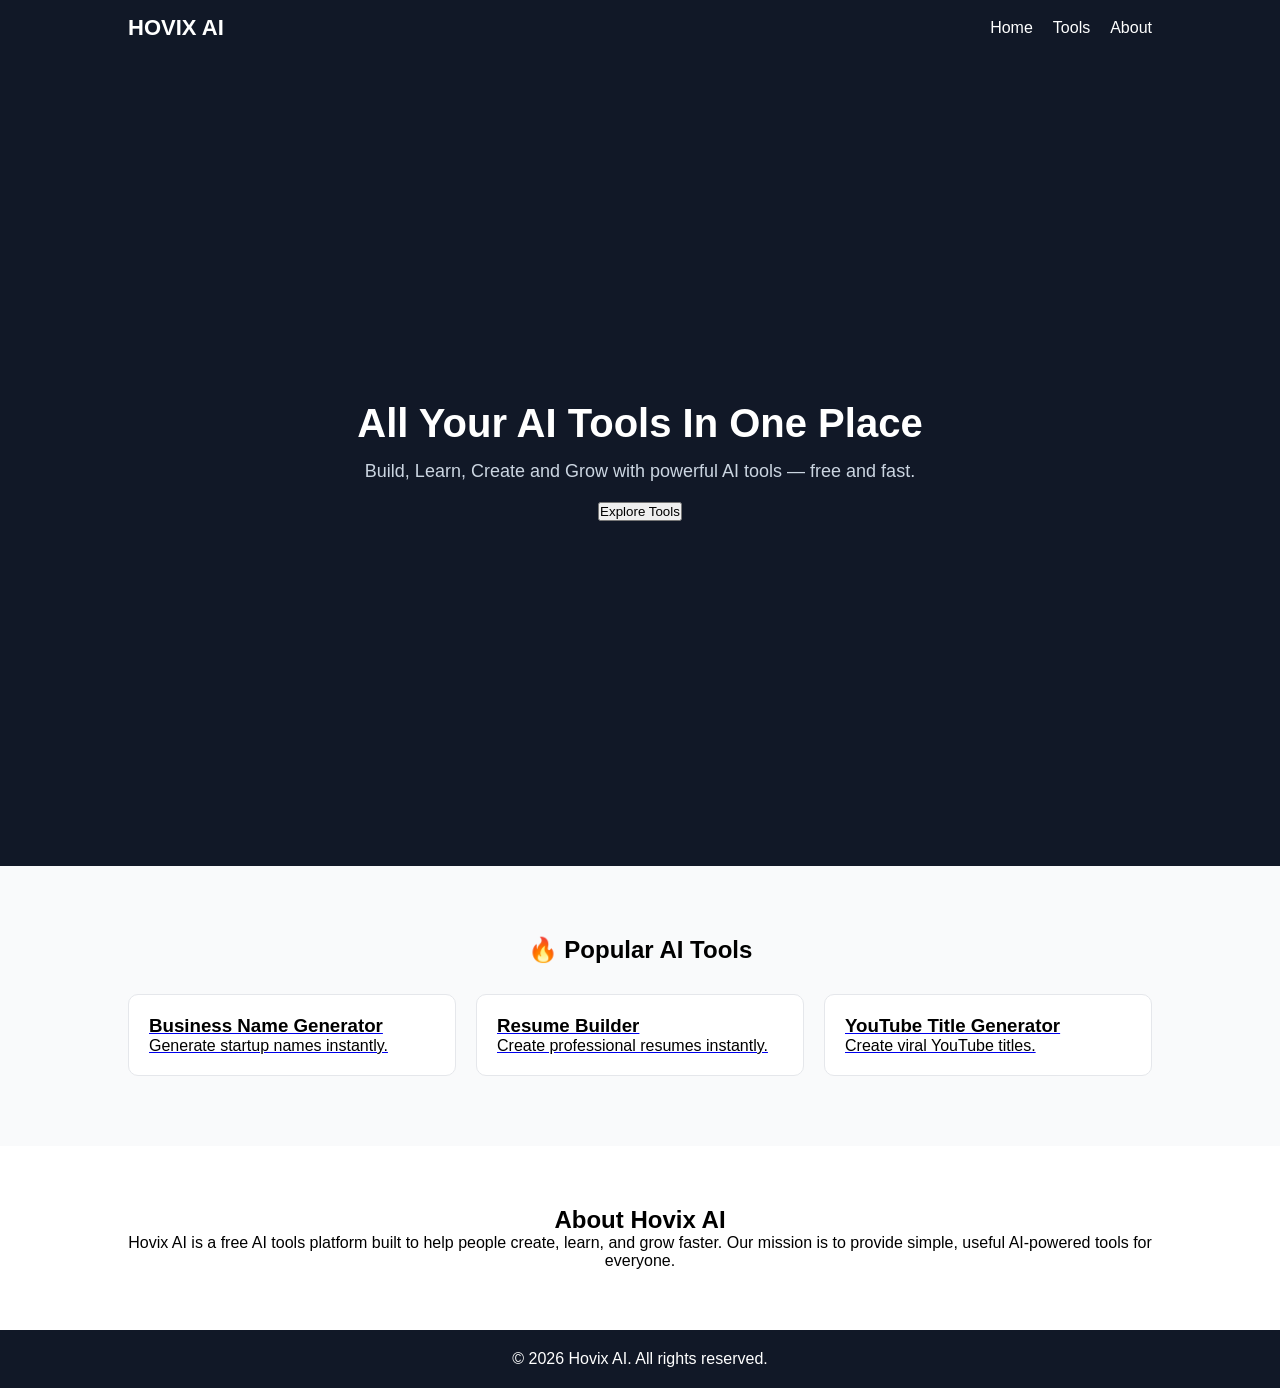
==== index.html @ 6c0aae79 "Add files via upload" ====
<!DOCTYPE html>
<html lang="en">
<head>
    <meta charset="UTF-8">
    <meta name="viewport" content="width=device-width, initial-scale=1.0">
    <title>Hovix AI</title>
    <link rel="stylesheet" href="style.css">
</head>
<body>

    <!-- Navigation -->
    <nav>
        <div class="logo">HOVIX AI</div>

        <ul>
            <li><a href="#">Home</a></li>
            <li><a href="#tools">Tools</a></li>
            <li><a href="#about">About</a></li>
        </ul>
    </nav>

    <!-- Hero Section -->
    <section class="hero">

        <h1>All Your AI Tools In One Place</h1>

        <p>
            Build, Learn, Create and Grow with powerful AI tools — free and fast.
        </p>

        <a href="#tools">
            <button>Explore Tools</button>
        </a>

    </section>

    <!-- Tools Section -->
    <section id="tools" class="tools">

        <h2>🔥 Popular AI Tools</h2>

        <div class="tool-grid">

            <a href="business-name-generator.html" class="card-link">
                <div class="card">
                    <h3>Business Name Generator</h3>
                    <p>Generate startup names instantly.</p>
                </div>
            </a>

            <a href="resume-builder.html" class="card-link">
                <div class="card">
                    <h3>Resume Builder</h3>
                    <p>Create professional resumes instantly.</p>
                </div>
            </a>

            <a href="youtube-title-generator.html" class="card-link">
                <div class="card">
                    <h3>YouTube Title Generator</h3>
                    <p>Create viral YouTube titles.</p>
                </div>
            </a>

        </div>

    </section>

    <!-- About Section -->
    <section id="about" class="about">

        <h2>About Hovix AI</h2>

        <p>
            Hovix AI is a free AI tools platform built to help people create,
            learn, and grow faster. Our mission is to provide simple,
            useful AI-powered tools for everyone.
        </p>

    </section>

    <!-- Footer -->
    <footer>
        <p>© 2026 Hovix AI. All rights reserved.</p>
    </footer>

</body>
</html>
---- style.css ----
*{
  margin:0;
  padding:0;
  box-sizing:border-box;
  font-family:Arial,sans-serif;
  scroll-behavior:smooth;
}

/* NAV */
nav{
  display:flex;
  justify-content:space-between;
  align-items:center;
  padding:15px 10%;
  background:#111827;
}

.logo{
  color:white;
  font-size:22px;
  font-weight:bold;
}

nav ul{
  display:flex;
  gap:20px;
  list-style:none;
}

nav ul li a{
  color:white;
  text-decoration:none;
}

nav ul li a:hover{
  color:#3b82f6;
}

/* HERO */
.hero{
  height:90vh;
  background:#111827;
  color:white;
  display:flex;
  flex-direction:column;
  justify-content:center;
  align-items:center;
  text-align:center;
  padding:20px;
}

.hero h1{
  font-size:40px;
  margin-bottom:15px;
}

.hero p{
  font-size:18px;
  color:#cbd5e1;
  margin-bottom:20px;
}

.btn{
  background:#2563eb;
  color:white;
  padding:12px 25px;
  border-radius:8px;
  text-decoration:none;
}

/* TOOLS */
.tools{
  padding:70px 10%;
  background:#f9fafb;
}

.tools h2{
  text-align:center;
  margin-bottom:30px;
}

/* GRID */
.tool-grid{
  display:grid;
  grid-template-columns:repeat(auto-fit,minmax(220px,1fr));
  gap:20px;
}

/* CARD */
.card{
  background:white;
  padding:20px;
  border-radius:10px;
  text-decoration:none;
  color:black;
  border:1px solid #e5e7eb;
  transition:0.3s;
  display:block;
}

.card:hover{
  transform:translateY(-5px);
  box-shadow:0 10px 20px rgba(0,0,0,0.1);
}

/* ABOUT */
.about{
  padding:60px 10%;
  text-align:center;
}

/* FOOTER */
footer{
  background:#111827;
  color:white;
  text-align:center;
  padding:20px;
}
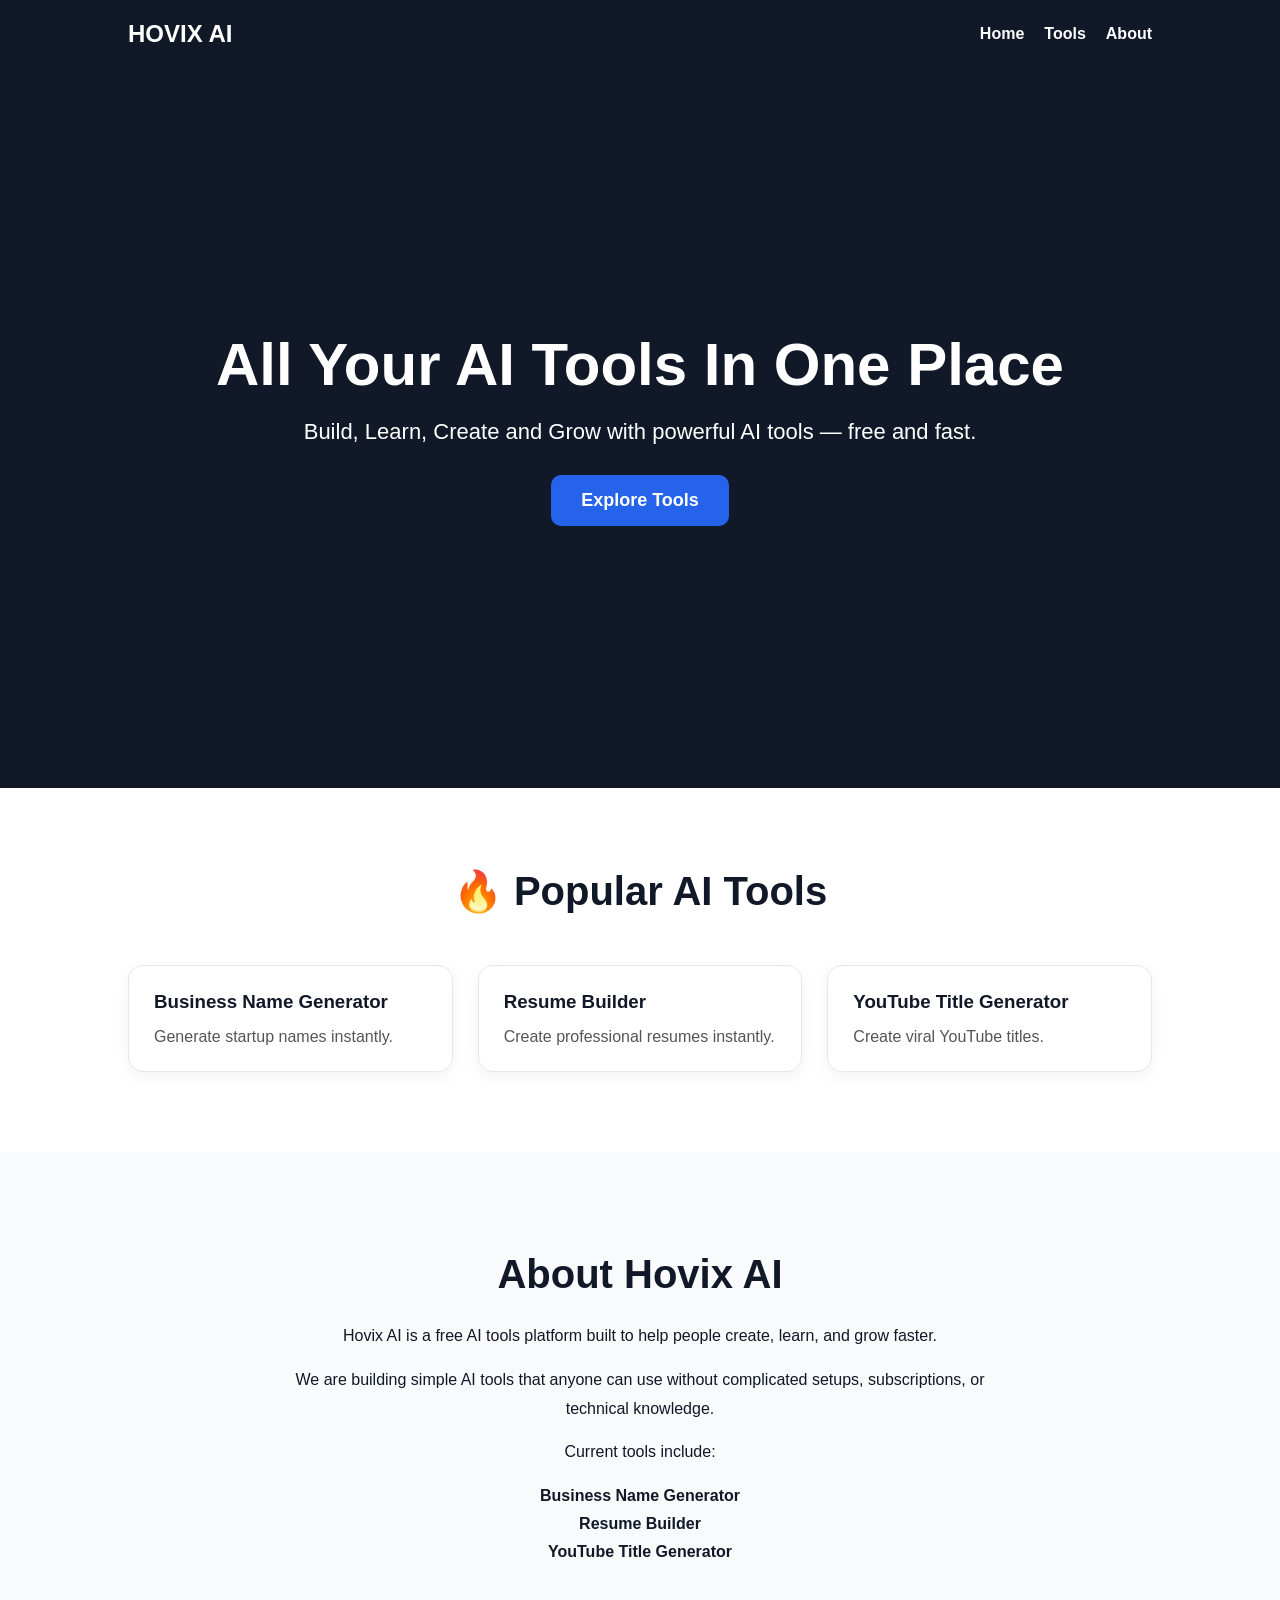
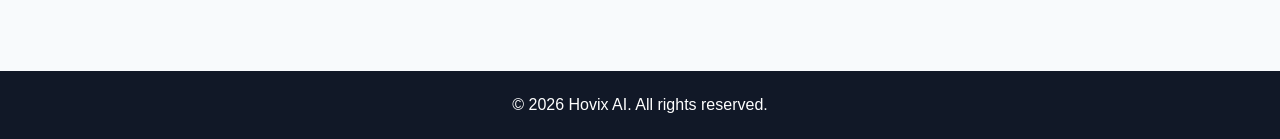
==== commit d4076e7a: "Add files via upload" ====
--- a/index.html
+++ b/index.html
@@ -1,88 +1,115 @@
 <!DOCTYPE html>
 <html lang="en">
 <head>
-    <meta charset="UTF-8">
-    <meta name="viewport" content="width=device-width, initial-scale=1.0">
-    <title>Hovix AI</title>
-    <link rel="stylesheet" href="style.css">
+<meta charset="UTF-8">
+<meta name="viewport" content="width=device-width, initial-scale=1.0">
+<title>Hovix AI</title>
+
+<link rel="stylesheet" href="style.css">
+
 </head>
 <body>
 
-    <!-- Navigation -->
-    <nav>
-        <div class="logo">HOVIX AI</div>
+<nav>
 
-        <ul>
-            <li><a href="#">Home</a></li>
-            <li><a href="#tools">Tools</a></li>
-            <li><a href="#about">About</a></li>
-        </ul>
-    </nav>
+<div class="logo">
+HOVIX AI
+</div>
 
-    <!-- Hero Section -->
-    <section class="hero">
+<ul>
+<li><a href="#">Home</a></li>
+<li><a href="#tools">Tools</a></li>
+<li><a href="#about">About</a></li>
+</ul>
 
-        <h1>All Your AI Tools In One Place</h1>
+</nav>
 
-        <p>
-            Build, Learn, Create and Grow with powerful AI tools — free and fast.
-        </p>
+<section class="hero">
 
-        <a href="#tools">
-            <button>Explore Tools</button>
-        </a>
+<h1>
+All Your AI Tools In One Place
+</h1>
 
-    </section>
+<p>
+Build, Learn, Create and Grow with powerful AI tools — free and fast.
+</p>
 
-    <!-- Tools Section -->
-    <section id="tools" class="tools">
+<a href="#tools">
+<button>
+Explore Tools
+</button>
+</a>
 
-        <h2>🔥 Popular AI Tools</h2>
+</section>
 
-        <div class="tool-grid">
+<section id="tools" class="tools">
 
-            <a href="business-name-generator.html" class="card-link">
-                <div class="card">
-                    <h3>Business Name Generator</h3>
-                    <p>Generate startup names instantly.</p>
-                </div>
-            </a>
+<h2>
+🔥 Popular AI Tools
+</h2>
 
-            <a href="resume-builder.html" class="card-link">
-                <div class="card">
-                    <h3>Resume Builder</h3>
-                    <p>Create professional resumes instantly.</p>
-                </div>
-            </a>
+<div class="tool-grid">
 
-            <a href="youtube-title-generator.html" class="card-link">
-                <div class="card">
-                    <h3>YouTube Title Generator</h3>
-                    <p>Create viral YouTube titles.</p>
-                </div>
-            </a>
+<a href="business-name-generator.html" class="card-link">
+<div class="card">
+<h3>Business Name Generator</h3>
+<p>Generate startup names instantly.</p>
+</div>
+</a>
 
-        </div>
+<a href="resume-builder.html" class="card-link">
+<div class="card">
+<h3>Resume Builder</h3>
+<p>Create professional resumes instantly.</p>
+</div>
+</a>
 
-    </section>
+<a href="youtube-title-generator.html" class="card-link">
+<div class="card">
+<h3>YouTube Title Generator</h3>
+<p>Create viral YouTube titles.</p>
+</div>
+</a>
 
-    <!-- About Section -->
-    <section id="about" class="about">
+</div>
 
-        <h2>About Hovix AI</h2>
+</section>
 
-        <p>
-            Hovix AI is a free AI tools platform built to help people create,
-            learn, and grow faster. Our mission is to provide simple,
-            useful AI-powered tools for everyone.
-        </p>
+<section id="about" class="about">
 
-    </section>
+<h2>
+About Hovix AI
+</h2>
 
-    <!-- Footer -->
-    <footer>
-        <p>© 2026 Hovix AI. All rights reserved.</p>
-    </footer>
+<p>
+Hovix AI is a free AI tools platform built to help people create,
+learn, and grow faster.
+</p>
+
+<p>
+We are building simple AI tools that anyone can use without
+complicated setups, subscriptions, or technical knowledge.
+</p>
+
+<p>
+Current tools include:
+</p>
+
+<ul>
+<li>Business Name Generator</li>
+<li>Resume Builder</li>
+<li>YouTube Title Generator</li>
+</ul>
+
+</section>
+
+<footer>
+
+<p>
+© 2026 Hovix AI. All rights reserved.
+</p>
+
+</footer>
 
 </body>
 </html>
--- a/style.css
+++ b/style.css
@@ -1,118 +1,165 @@
 *{
-  margin:0;
-  padding:0;
-  box-sizing:border-box;
-  font-family:Arial,sans-serif;
-  scroll-behavior:smooth;
+    margin:0;
+    padding:0;
+    box-sizing:border-box;
+    font-family:Arial,sans-serif;
 }
 
-/* NAV */
+body{
+    background:#ffffff;
+    color:#111827;
+}
+
+/* NAVBAR */
+
 nav{
-  display:flex;
-  justify-content:space-between;
-  align-items:center;
-  padding:15px 10%;
-  background:#111827;
+    background:#111827;
+    display:flex;
+    justify-content:space-between;
+    align-items:center;
+    padding:20px 10%;
 }
 
 .logo{
-  color:white;
-  font-size:22px;
-  font-weight:bold;
+    color:white;
+    font-size:24px;
+    font-weight:bold;
 }
 
 nav ul{
-  display:flex;
-  gap:20px;
-  list-style:none;
+    display:flex;
+    list-style:none;
+    gap:20px;
 }
 
-nav ul li a{
-  color:white;
-  text-decoration:none;
-}
-
-nav ul li a:hover{
-  color:#3b82f6;
+nav a{
+    color:white;
+    text-decoration:none;
+    font-weight:bold;
 }
 
 /* HERO */
+
 .hero{
-  height:90vh;
-  background:#111827;
-  color:white;
-  display:flex;
-  flex-direction:column;
-  justify-content:center;
-  align-items:center;
-  text-align:center;
-  padding:20px;
+    background:#111827;
+    color:white;
+    min-height:80vh;
+
+    display:flex;
+    flex-direction:column;
+    justify-content:center;
+    align-items:center;
+
+    text-align:center;
+    padding:20px;
 }
 
 .hero h1{
-  font-size:40px;
-  margin-bottom:15px;
+    font-size:60px;
+    margin-bottom:20px;
 }
 
 .hero p{
-  font-size:18px;
-  color:#cbd5e1;
-  margin-bottom:20px;
+    font-size:22px;
+    max-width:700px;
+    margin-bottom:30px;
 }
 
-.btn{
-  background:#2563eb;
-  color:white;
-  padding:12px 25px;
-  border-radius:8px;
-  text-decoration:none;
+.hero button{
+    background:#2563eb;
+    color:white;
+    border:none;
+    padding:15px 30px;
+    border-radius:10px;
+    cursor:pointer;
+    font-size:18px;
+    font-weight:bold;
+    transition:0.3s;
+}
+
+.hero button:hover{
+    background:#1d4ed8;
+    transform:translateY(-3px);
 }
 
 /* TOOLS */
+
 .tools{
-  padding:70px 10%;
-  background:#f9fafb;
+    padding:80px 10%;
 }
 
 .tools h2{
-  text-align:center;
-  margin-bottom:30px;
+    text-align:center;
+    margin-bottom:50px;
+    font-size:40px;
 }
 
-/* GRID */
 .tool-grid{
-  display:grid;
-  grid-template-columns:repeat(auto-fit,minmax(220px,1fr));
-  gap:20px;
+    display:grid;
+    grid-template-columns:repeat(auto-fit,minmax(250px,1fr));
+    gap:25px;
 }
 
-/* CARD */
+.card-link{
+    text-decoration:none;
+}
+
 .card{
-  background:white;
-  padding:20px;
-  border-radius:10px;
-  text-decoration:none;
-  color:black;
-  border:1px solid #e5e7eb;
-  transition:0.3s;
-  display:block;
+    background:white;
+    border:1px solid #e5e7eb;
+    padding:25px;
+    border-radius:15px;
+    box-shadow:0 5px 15px rgba(0,0,0,0.05);
+    transition:0.3s;
 }
 
 .card:hover{
-  transform:translateY(-5px);
-  box-shadow:0 10px 20px rgba(0,0,0,0.1);
+    transform:translateY(-8px);
+}
+
+.card h3{
+    color:#111827;
+    margin-bottom:15px;
+}
+
+.card p{
+    color:#555;
 }
 
 /* ABOUT */
+
 .about{
-  padding:60px 10%;
-  text-align:center;
+    background:#f8fafc;
+    padding:100px 10%;
+    text-align:center;
+}
+
+.about h2{
+    font-size:40px;
+    margin-bottom:25px;
+}
+
+.about p{
+    max-width:700px;
+    margin:15px auto;
+    line-height:1.8;
+}
+
+.about ul{
+    list-style:none;
+    margin-top:20px;
+}
+
+.about li{
+    margin:10px 0;
+    font-weight:bold;
 }
 
 /* FOOTER */
+
 footer{
-  background:#111827;
-  color:white;
-  text-align:center;
-  padding:20px;
+    background:#111827;
+    color:white;
+    text-align:center;
+    padding:25px;
 }
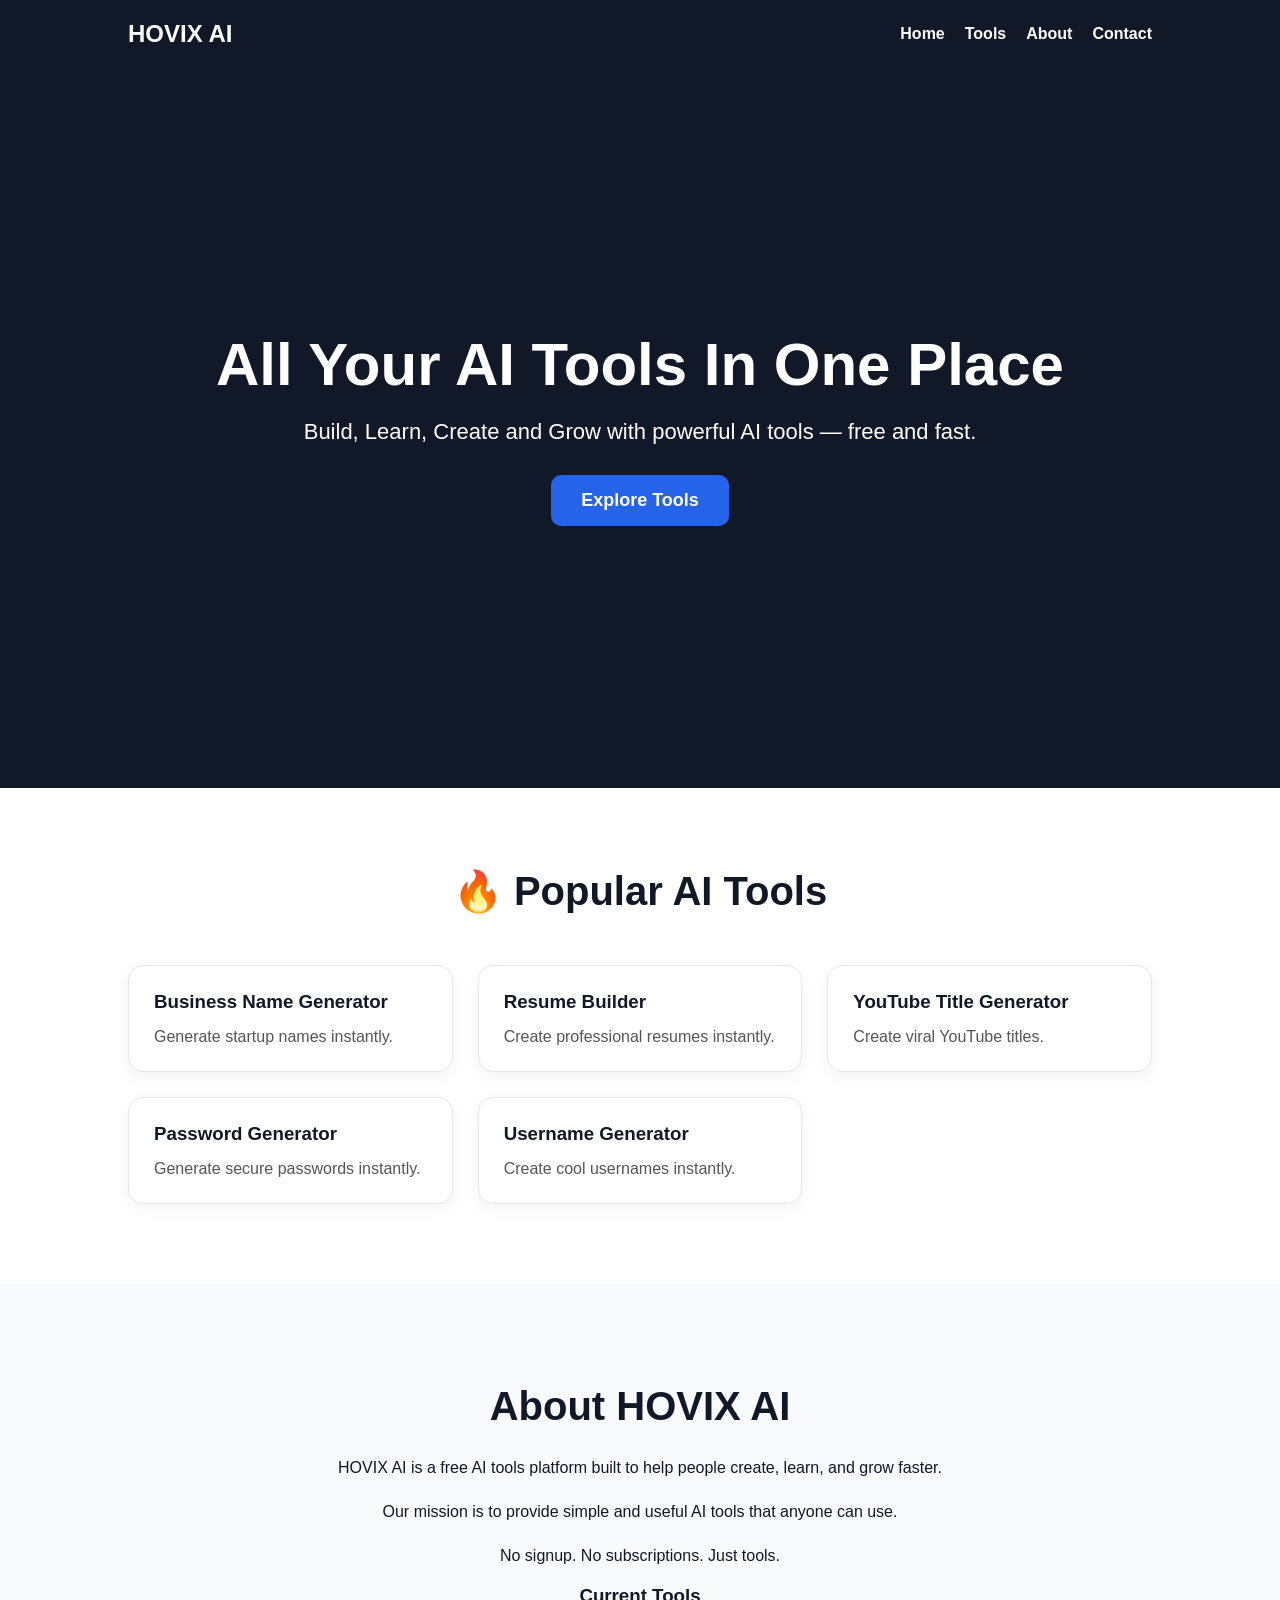
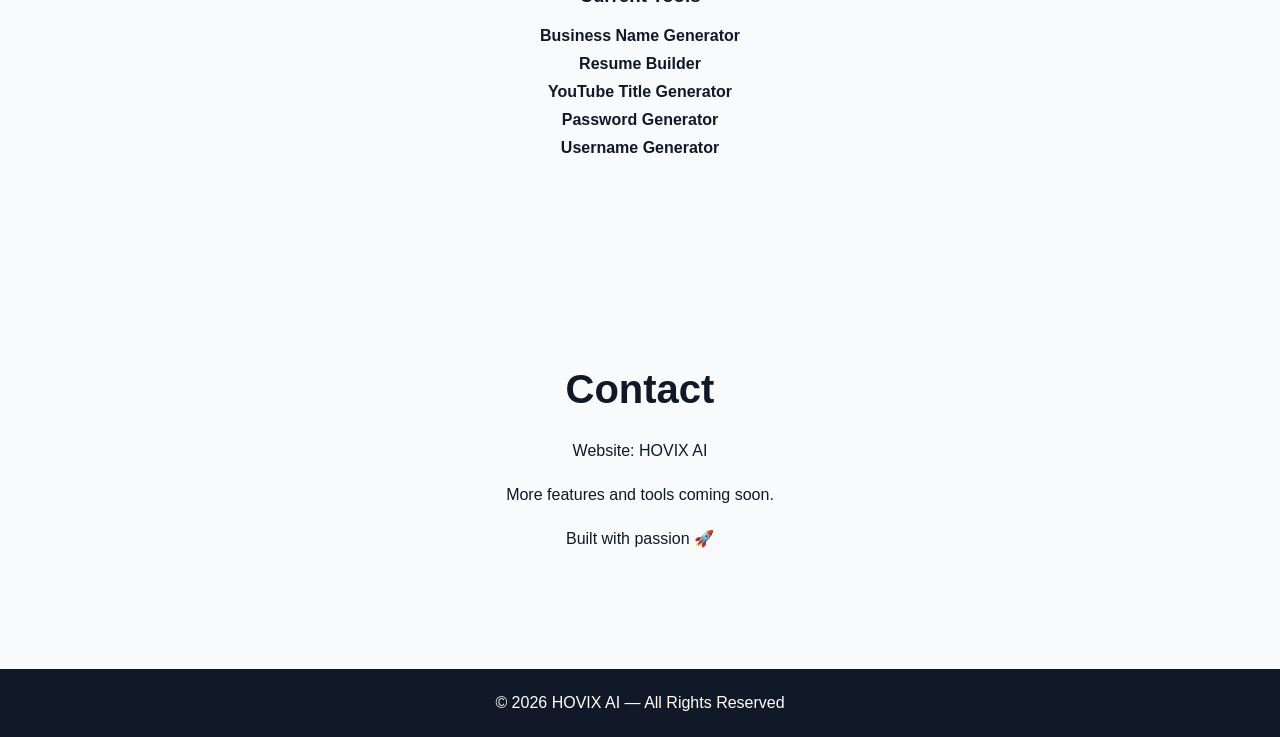
==== commit c3ca5a39: "Add files via upload" ====
--- a/index.html
+++ b/index.html
@@ -1,13 +1,17 @@
 <!DOCTYPE html>
 <html lang="en">
+
 <head>
+
 <meta charset="UTF-8">
 <meta name="viewport" content="width=device-width, initial-scale=1.0">
-<title>Hovix AI</title>
+
+<title>HOVIX AI</title>
 
 <link rel="stylesheet" href="style.css">
 
 </head>
+
 <body>
 
 <nav>
@@ -17,9 +21,23 @@
 </div>
 
 <ul>
-<li><a href="#">Home</a></li>
-<li><a href="#tools">Tools</a></li>
-<li><a href="#about">About</a></li>
+
+<li>
+<a href="#">Home</a>
+</li>
+
+<li>
+<a href="#tools">Tools</a>
+</li>
+
+<li>
+<a href="#about">About</a>
+</li>
+
+<li>
+<a href="#contact">Contact</a>
+</li>
+
 </ul>
 
 </nav>
@@ -35,7 +53,7 @@
 </p>
 
 <a href="#tools">
-<button>
+<button class="hero-btn">
 Explore Tools
 </button>
 </a>
@@ -52,22 +70,71 @@
 
 <a href="business-name-generator.html" class="card-link">
 <div class="card">
-<h3>Business Name Generator</h3>
-<p>Generate startup names instantly.</p>
+
+<h3>
+Business Name Generator
+</h3>
+
+<p>
+Generate startup names instantly.
+</p>
+
 </div>
 </a>
 
 <a href="resume-builder.html" class="card-link">
 <div class="card">
-<h3>Resume Builder</h3>
-<p>Create professional resumes instantly.</p>
+
+<h3>
+Resume Builder
+</h3>
+
+<p>
+Create professional resumes instantly.
+</p>
+
 </div>
 </a>
 
 <a href="youtube-title-generator.html" class="card-link">
 <div class="card">
-<h3>YouTube Title Generator</h3>
-<p>Create viral YouTube titles.</p>
+
+<h3>
+YouTube Title Generator
+</h3>
+
+<p>
+Create viral YouTube titles.
+</p>
+
+</div>
+</a>
+
+<a href="password-generator.html" class="card-link">
+<div class="card">
+
+<h3>
+Password Generator
+</h3>
+
+<p>
+Generate secure passwords instantly.
+</p>
+
+</div>
+</a>
+
+<a href="username-generator.html" class="card-link">
+<div class="card">
+
+<h3>
+Username Generator
+</h3>
+
+<p>
+Create cool usernames instantly.
+</p>
+
 </div>
 </a>
 
@@ -78,38 +145,66 @@
 <section id="about" class="about">
 
 <h2>
-About Hovix AI
+About HOVIX AI
 </h2>
 
 <p>
-Hovix AI is a free AI tools platform built to help people create,
+HOVIX AI is a free AI tools platform built to help people create,
 learn, and grow faster.
 </p>
 
 <p>
-We are building simple AI tools that anyone can use without
-complicated setups, subscriptions, or technical knowledge.
-</p>
-
-<p>
-Current tools include:
-</p>
+Our mission is to provide simple and useful AI tools that anyone can use.
+</p>
+
+<p>
+No signup. No subscriptions. Just tools.
+</p>
+
+<h3>
+Current Tools
+</h3>
 
 <ul>
+
 <li>Business Name Generator</li>
 <li>Resume Builder</li>
 <li>YouTube Title Generator</li>
+<li>Password Generator</li>
+<li>Username Generator</li>
+
 </ul>
 
 </section>
 
+<section id="contact" class="about">
+
+<h2>
+Contact
+</h2>
+
+<p>
+Website: HOVIX AI
+</p>
+
+<p>
+More features and tools coming soon.
+</p>
+
+<p>
+Built with passion 🚀
+</p>
+
+</section>
+
 <footer>
 
 <p>
-© 2026 Hovix AI. All rights reserved.
+© 2026 HOVIX AI — All Rights Reserved
 </p>
 
 </footer>
 
 </body>
+
 </html>
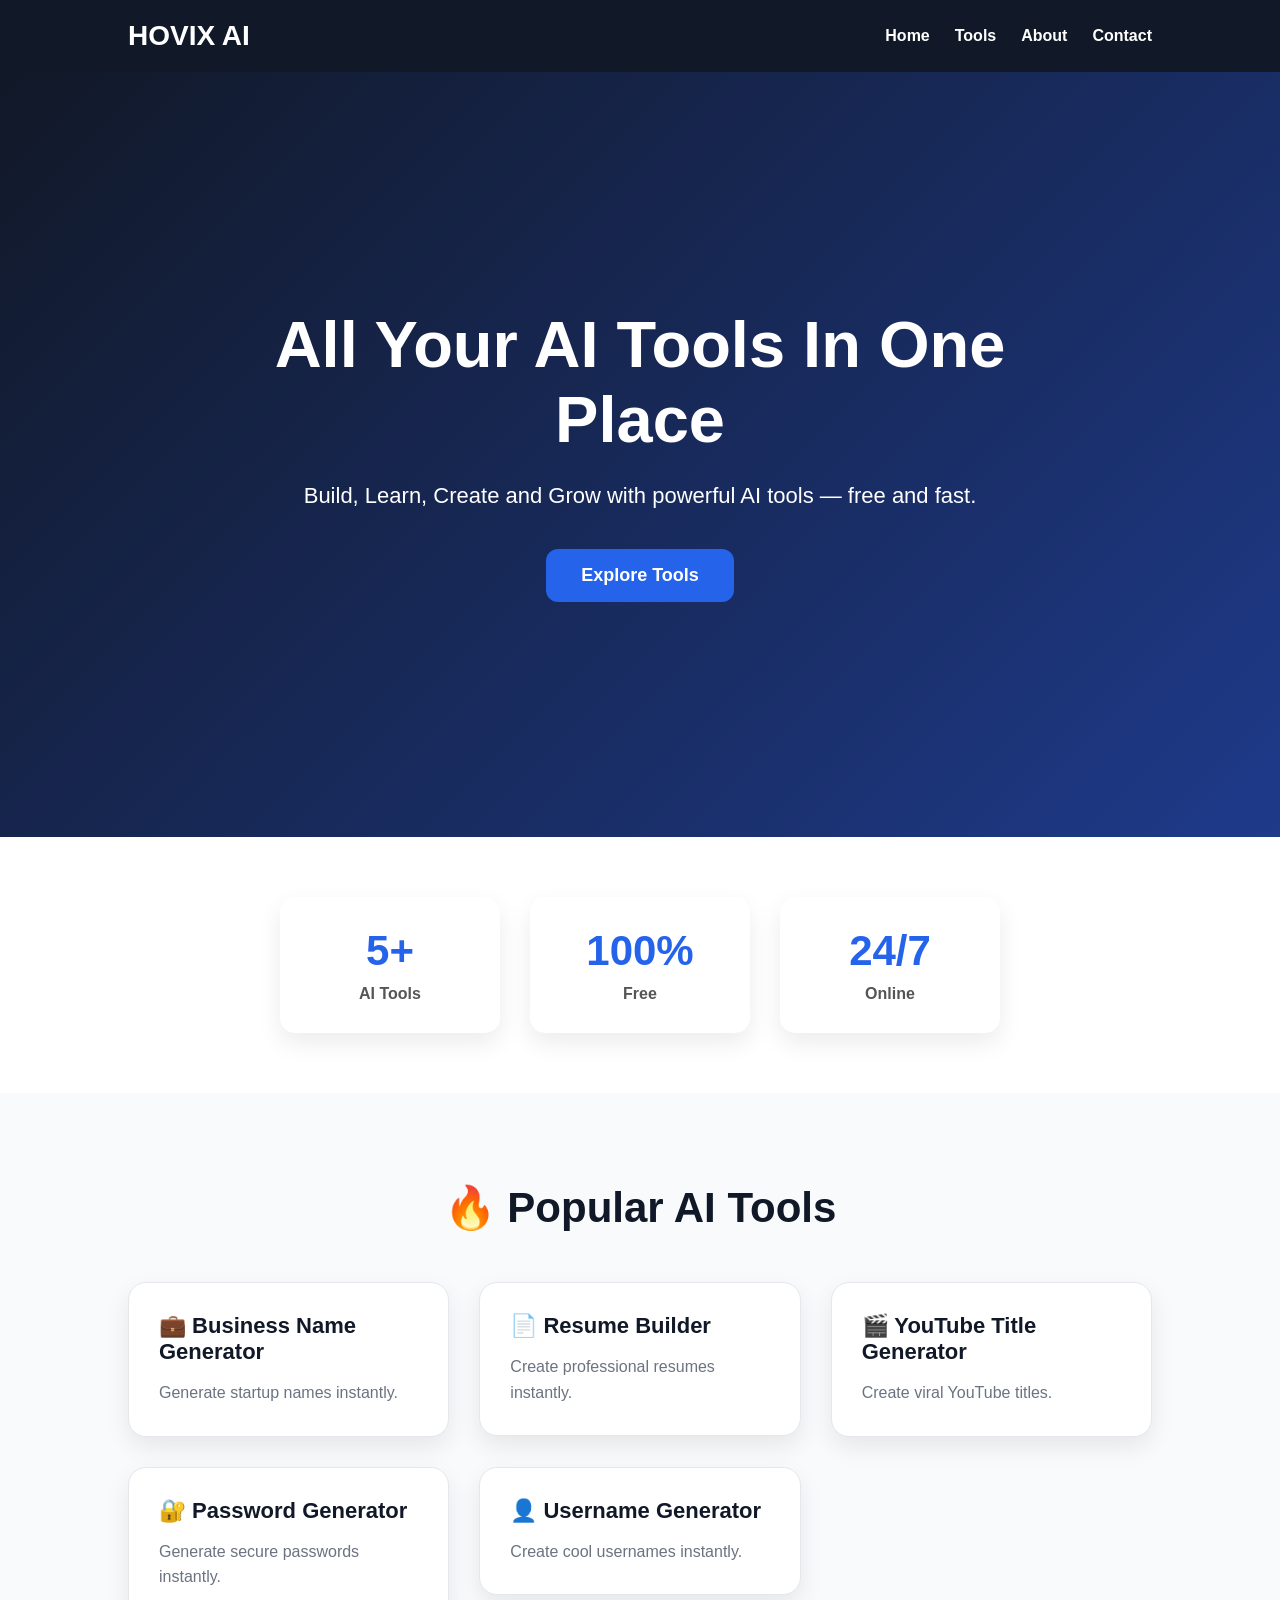
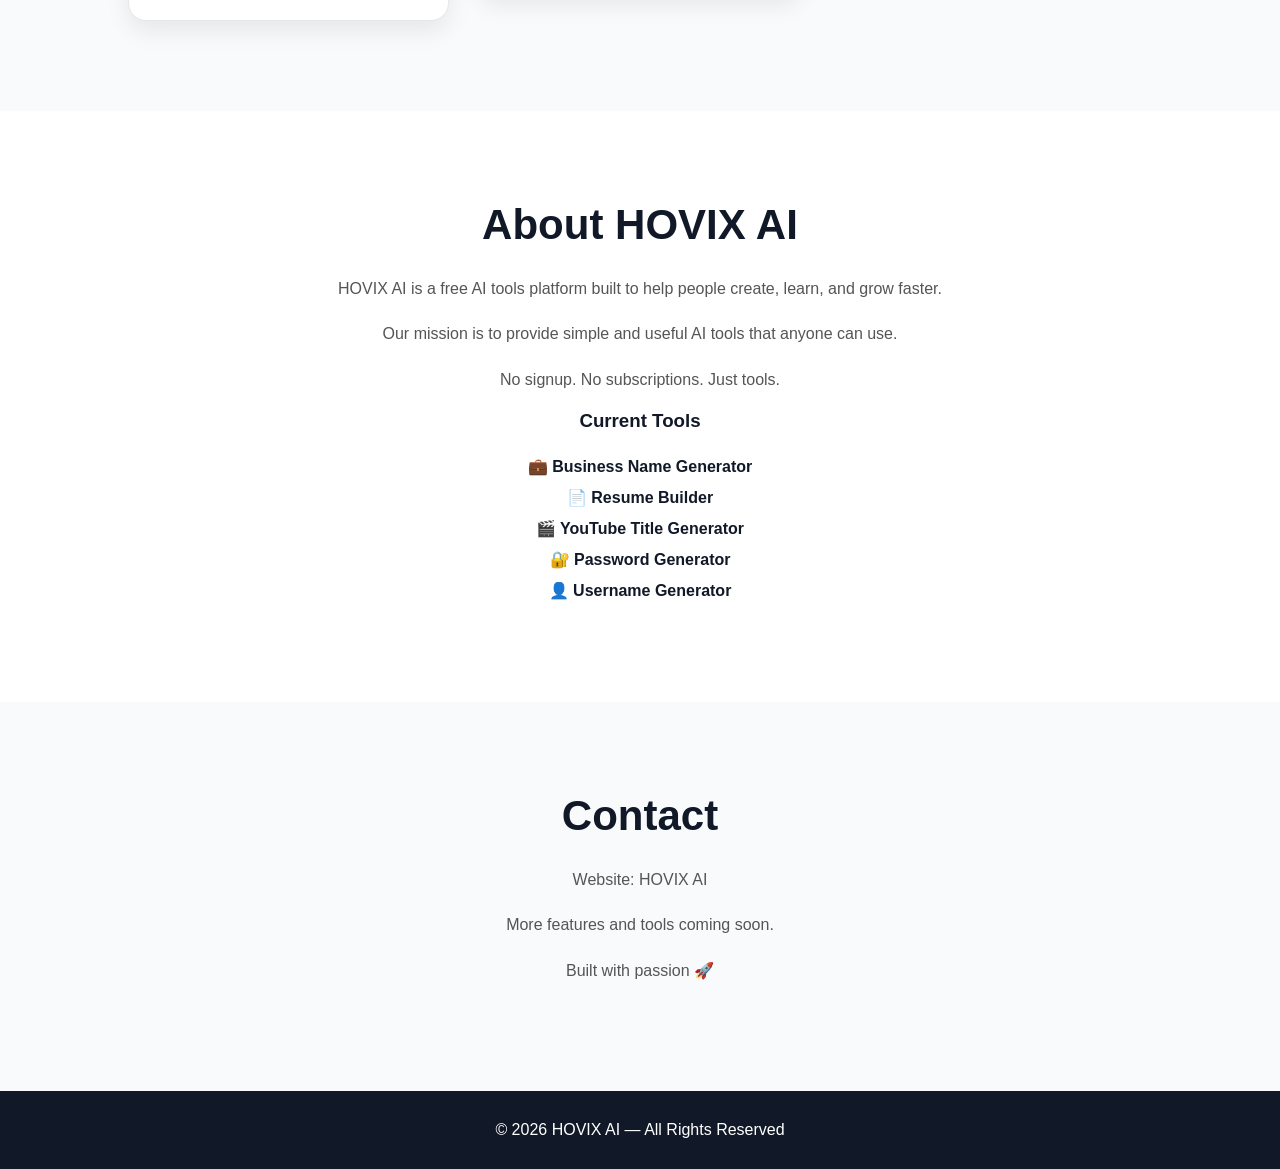
==== commit b18d57ad: "Add files via upload" ====
--- a/index.html
+++ b/index.html
@@ -60,6 +60,29 @@
 
 </section>
 
+<!-- STATS SECTION -->
+
+<section class="stats">
+
+<div class="stat-box">
+<h2>5+</h2>
+<p>AI Tools</p>
+</div>
+
+<div class="stat-box">
+<h2>100%</h2>
+<p>Free</p>
+</div>
+
+<div class="stat-box">
+<h2>24/7</h2>
+<p>Online</p>
+</div>
+
+</section>
+
+<!-- TOOLS -->
+
 <section id="tools" class="tools">
 
 <h2>
@@ -72,7 +95,7 @@
 <div class="card">
 
 <h3>
-Business Name Generator
+💼 Business Name Generator
 </h3>
 
 <p>
@@ -86,7 +109,7 @@
 <div class="card">
 
 <h3>
-Resume Builder
+📄 Resume Builder
 </h3>
 
 <p>
@@ -100,7 +123,7 @@
 <div class="card">
 
 <h3>
-YouTube Title Generator
+🎬 YouTube Title Generator
 </h3>
 
 <p>
@@ -114,7 +137,7 @@
 <div class="card">
 
 <h3>
-Password Generator
+🔐 Password Generator
 </h3>
 
 <p>
@@ -128,7 +151,7 @@
 <div class="card">
 
 <h3>
-Username Generator
+👤 Username Generator
 </h3>
 
 <p>
@@ -167,11 +190,11 @@
 
 <ul>
 
-<li>Business Name Generator</li>
-<li>Resume Builder</li>
-<li>YouTube Title Generator</li>
-<li>Password Generator</li>
-<li>Username Generator</li>
+<li>💼 Business Name Generator</li>
+<li>📄 Resume Builder</li>
+<li>🎬 YouTube Title Generator</li>
+<li>🔐 Password Generator</li>
+<li>👤 Username Generator</li>
 
 </ul>
 
--- a/style.css
+++ b/style.css
@@ -3,10 +3,11 @@
     padding:0;
     box-sizing:border-box;
     font-family:Arial,sans-serif;
+    scroll-behavior:smooth;
 }
 
 body{
-    background:#ffffff;
+    background:#f8fafc;
     color:#111827;
 }
 
@@ -18,32 +19,46 @@
     justify-content:space-between;
     align-items:center;
     padding:20px 10%;
+    position:sticky;
+    top:0;
+    z-index:1000;
 }
 
 .logo{
     color:white;
-    font-size:24px;
+    font-size:28px;
     font-weight:bold;
 }
 
 nav ul{
     display:flex;
     list-style:none;
-    gap:20px;
+    gap:25px;
 }
 
 nav a{
     color:white;
     text-decoration:none;
     font-weight:bold;
+    transition:0.3s;
+}
+
+nav a:hover{
+    color:#60a5fa;
 }
 
 /* HERO */
 
 .hero{
-    background:#111827;
-    color:white;
-    min-height:80vh;
+    background:linear-gradient(
+    135deg,
+    #111827,
+    #1e3a8a
+    );
+
+    color:white;
+
+    min-height:85vh;
 
     display:flex;
     flex-direction:column;
@@ -55,49 +70,82 @@
 }
 
 .hero h1{
-    font-size:60px;
+    font-size:65px;
     margin-bottom:20px;
+    max-width:900px;
 }
 
 .hero p{
     font-size:22px;
-    max-width:700px;
-    margin-bottom:30px;
-}
-
-.hero button{
+    max-width:750px;
+    margin-bottom:35px;
+    line-height:1.7;
+}
+
+.hero-btn{
     background:#2563eb;
     color:white;
     border:none;
-    padding:15px 30px;
-    border-radius:10px;
+    padding:16px 35px;
+    border-radius:12px;
     cursor:pointer;
     font-size:18px;
     font-weight:bold;
     transition:0.3s;
 }
 
-.hero button:hover{
+.hero-btn:hover{
     background:#1d4ed8;
-    transform:translateY(-3px);
+    transform:translateY(-4px);
+}
+
+/* STATS */
+
+.stats{
+    display:flex;
+    justify-content:center;
+    gap:30px;
+    padding:60px 10%;
+    background:white;
+    flex-wrap:wrap;
+}
+
+.stat-box{
+    background:white;
+    padding:30px;
+    width:220px;
+    text-align:center;
+    border-radius:15px;
+    box-shadow:0 10px 25px rgba(0,0,0,0.08);
+}
+
+.stat-box h2{
+    color:#2563eb;
+    font-size:42px;
+    margin-bottom:10px;
+}
+
+.stat-box p{
+    color:#555;
+    font-weight:bold;
 }
 
 /* TOOLS */
 
 .tools{
-    padding:80px 10%;
+    padding:90px 10%;
 }
 
 .tools h2{
     text-align:center;
+    font-size:42px;
     margin-bottom:50px;
-    font-size:40px;
 }
 
 .tool-grid{
     display:grid;
-    grid-template-columns:repeat(auto-fit,minmax(250px,1fr));
-    gap:25px;
+    grid-template-columns:repeat(auto-fit,minmax(260px,1fr));
+    gap:30px;
 }
 
 .card-link{
@@ -106,53 +154,116 @@
 
 .card{
     background:white;
+    padding:30px;
+    border-radius:18px;
+    box-shadow:0 10px 25px rgba(0,0,0,0.08);
+    transition:0.3s;
     border:1px solid #e5e7eb;
-    padding:25px;
-    border-radius:15px;
-    box-shadow:0 5px 15px rgba(0,0,0,0.05);
-    transition:0.3s;
 }
 
 .card:hover{
-    transform:translateY(-8px);
+    transform:translateY(-10px);
 }
 
 .card h3{
     color:#111827;
     margin-bottom:15px;
+    font-size:22px;
 }
 
 .card p{
+    color:#6b7280;
+    line-height:1.6;
+}
+
+/* ABOUT */
+
+.about{
+    background:white;
+    padding:90px 10%;
+    text-align:center;
+}
+
+.about h2{
+    font-size:42px;
+    margin-bottom:25px;
+}
+
+.about p{
+    max-width:800px;
+    margin:15px auto;
+    line-height:1.9;
     color:#555;
-}
-
-/* ABOUT */
-
-.about{
-    background:#f8fafc;
-    padding:100px 10%;
-    text-align:center;
-}
-
-.about h2{
-    font-size:40px;
-    margin-bottom:25px;
-}
-
-.about p{
-    max-width:700px;
-    margin:15px auto;
-    line-height:1.8;
 }
 
 .about ul{
     list-style:none;
-    margin-top:20px;
+    margin-top:25px;
 }
 
 .about li{
-    margin:10px 0;
-    font-weight:bold;
+    margin:12px 0;
+    font-weight:bold;
+}
+
+/* TOOL PAGES */
+
+.container{
+    max-width:700px;
+    margin:80px auto;
+    background:white;
+    padding:40px;
+    border-radius:20px;
+    box-shadow:0 10px 30px rgba(0,0,0,0.1);
+    text-align:center;
+}
+
+.container h1{
+    margin-bottom:15px;
+}
+
+.container p{
+    margin-bottom:25px;
+    color:#555;
+}
+
+.container input,
+.container textarea{
+    width:100%;
+    padding:15px;
+    border:1px solid #d1d5db;
+    border-radius:10px;
+    margin-bottom:15px;
+    font-size:16px;
+}
+
+.container button{
+    background:#2563eb;
+    color:white;
+    border:none;
+    padding:14px 28px;
+    border-radius:10px;
+    cursor:pointer;
+    font-size:16px;
+    font-weight:bold;
+    transition:0.3s;
+}
+
+.container button:hover{
+    background:#1d4ed8;
+}
+
+#result{
+    margin-top:25px;
+    padding:20px;
+    background:#f3f4f6;
+    border-radius:12px;
+}
+
+/* CONTACT */
+
+#contact{
+    background:#f8fafc;
 }
 
 /* FOOTER */
@@ -161,5 +272,34 @@
     background:#111827;
     color:white;
     text-align:center;
-    padding:25px;
+    padding:30px;
+}
+
+/* MOBILE */
+
+@media(max-width:768px){
+
+.hero h1{
+    font-size:40px;
+}
+
+.hero p{
+    font-size:18px;
+}
+
+nav{
+    flex-direction:column;
+    gap:15px;
+}
+
+.tools h2,
+.about h2{
+    font-size:32px;
+}
+
+.stat-box{
+    width:100%;
+    max-width:300px;
+}
+
 }
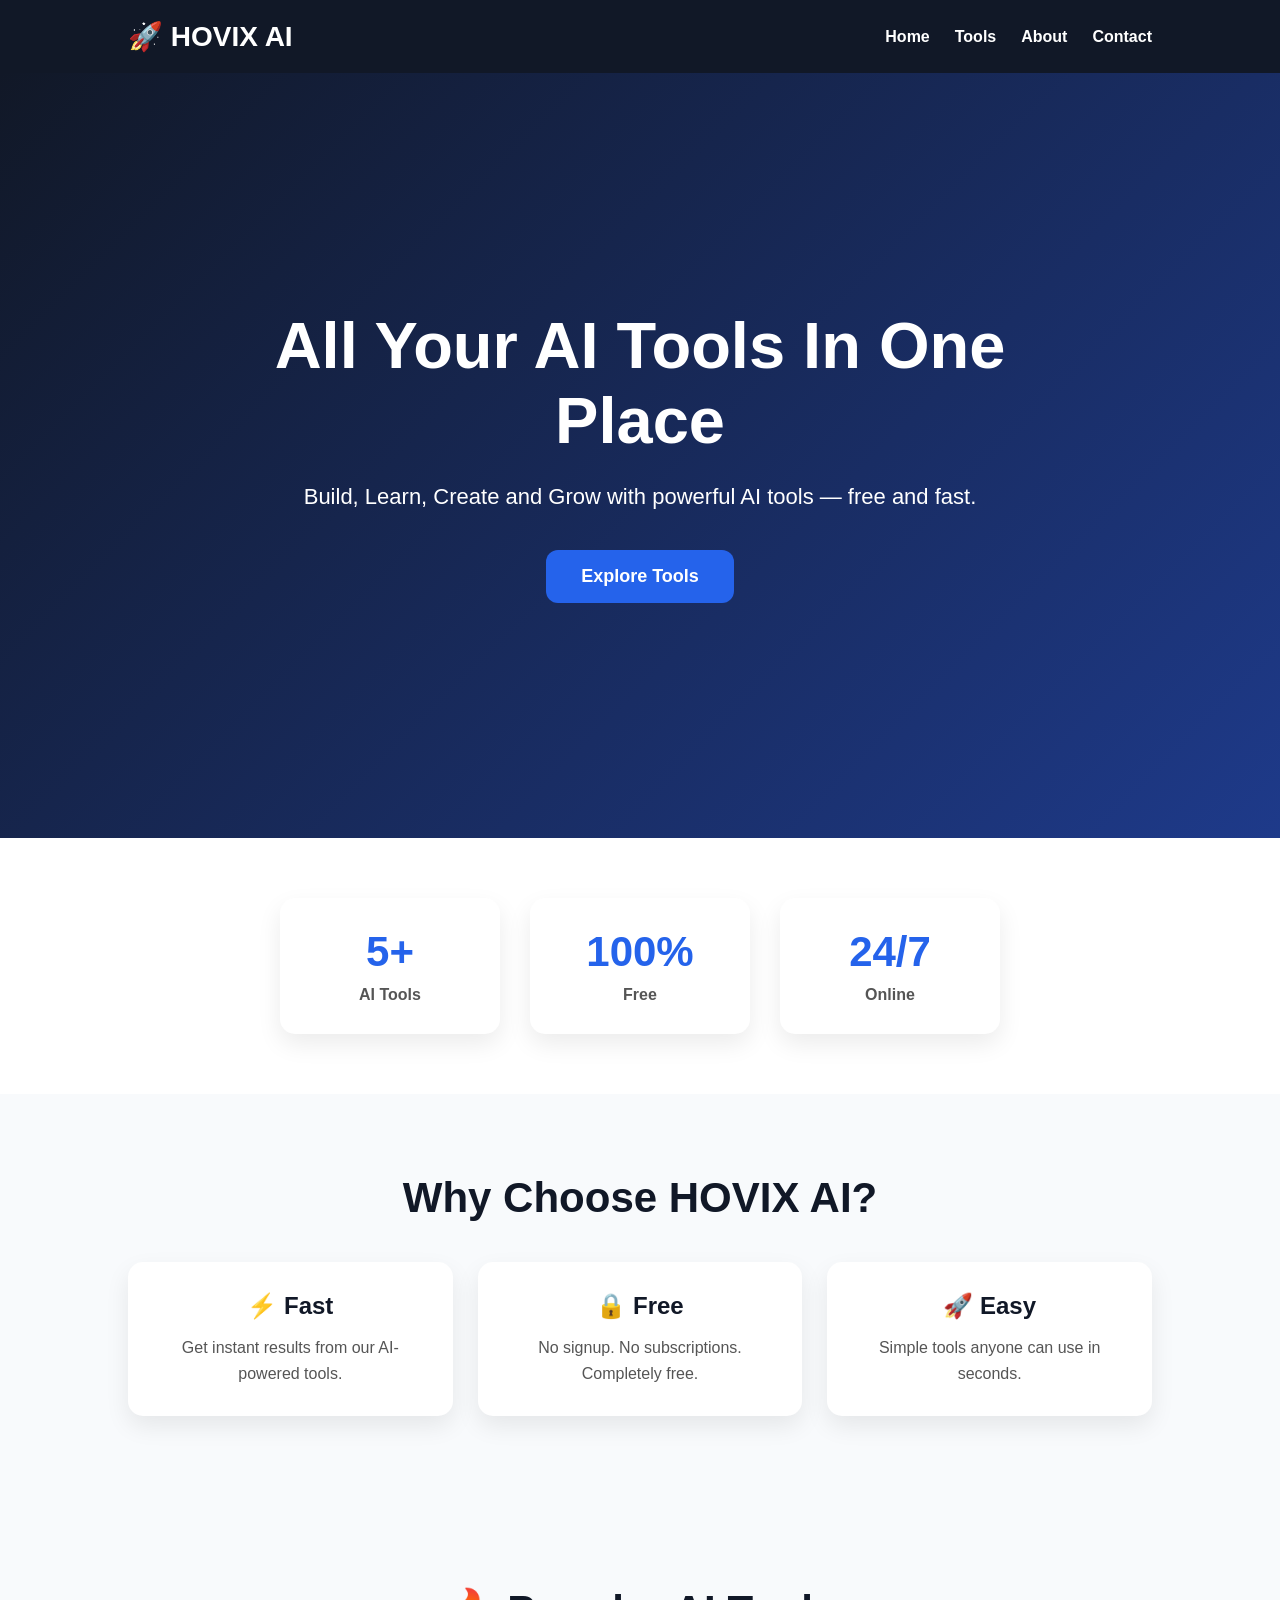
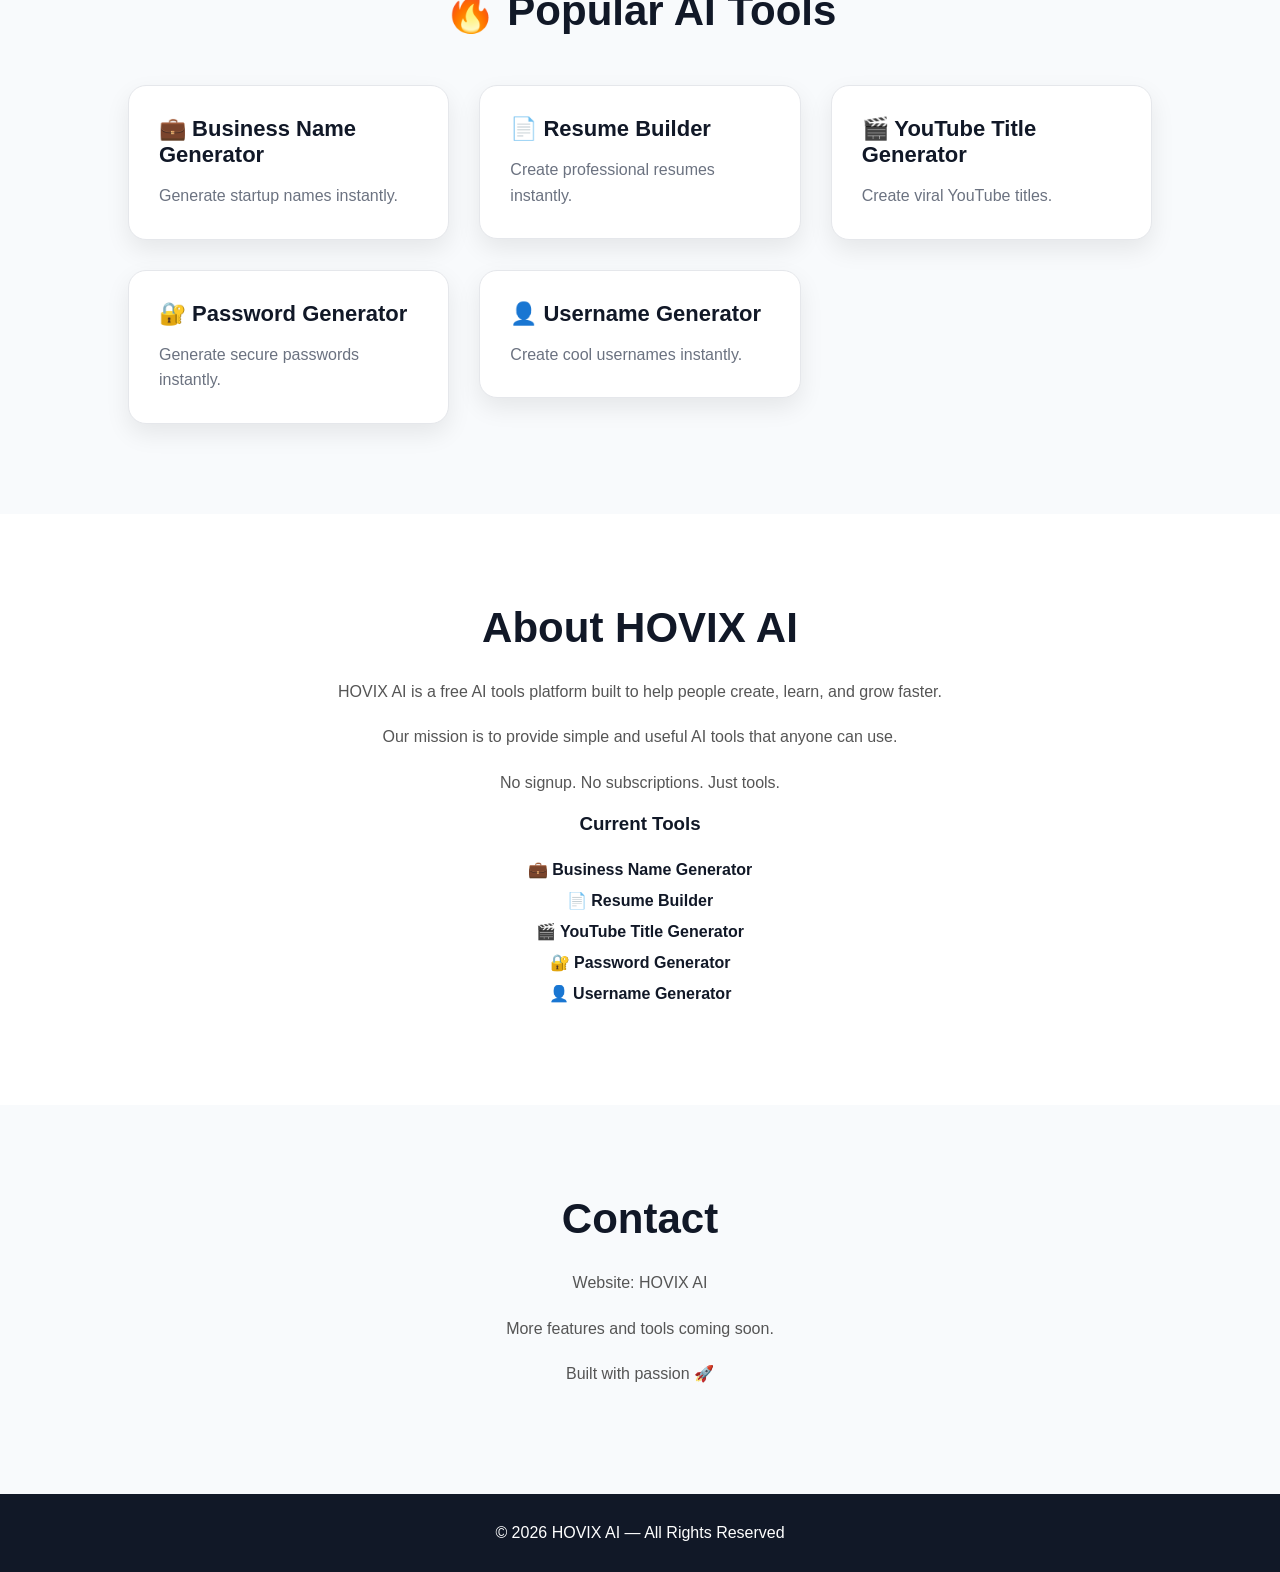
==== commit 2bbd00e3: "Add files via upload" ====
--- a/index.html
+++ b/index.html
@@ -17,26 +17,15 @@
 <nav>
 
 <div class="logo">
-HOVIX AI
+🚀 HOVIX AI
 </div>
 
 <ul>
 
-<li>
-<a href="#">Home</a>
-</li>
-
-<li>
-<a href="#tools">Tools</a>
-</li>
-
-<li>
-<a href="#about">About</a>
-</li>
-
-<li>
-<a href="#contact">Contact</a>
-</li>
+<li><a href="#">Home</a></li>
+<li><a href="#tools">Tools</a></li>
+<li><a href="#about">About</a></li>
+<li><a href="#contact">Contact</a></li>
 
 </ul>
 
@@ -60,7 +49,7 @@
 
 </section>
 
-<!-- STATS SECTION -->
+<!-- STATS -->
 
 <section class="stats">
 
@@ -81,6 +70,35 @@
 
 </section>
 
+<!-- FEATURES -->
+
+<section class="features">
+
+<h2>
+Why Choose HOVIX AI?
+</h2>
+
+<div class="feature-grid">
+
+<div class="feature-box">
+<h3>⚡ Fast</h3>
+<p>Get instant results from our AI-powered tools.</p>
+</div>
+
+<div class="feature-box">
+<h3>🔒 Free</h3>
+<p>No signup. No subscriptions. Completely free.</p>
+</div>
+
+<div class="feature-box">
+<h3>🚀 Easy</h3>
+<p>Simple tools anyone can use in seconds.</p>
+</div>
+
+</div>
+
+</section>
+
 <!-- TOOLS -->
 
 <section id="tools" class="tools">
@@ -93,77 +111,44 @@
 
 <a href="business-name-generator.html" class="card-link">
 <div class="card">
-
-<h3>
-💼 Business Name Generator
-</h3>
-
-<p>
-Generate startup names instantly.
-</p>
-
+<h3>💼 Business Name Generator</h3>
+<p>Generate startup names instantly.</p>
 </div>
 </a>
 
 <a href="resume-builder.html" class="card-link">
 <div class="card">
-
-<h3>
-📄 Resume Builder
-</h3>
-
-<p>
-Create professional resumes instantly.
-</p>
-
+<h3>📄 Resume Builder</h3>
+<p>Create professional resumes instantly.</p>
 </div>
 </a>
 
 <a href="youtube-title-generator.html" class="card-link">
 <div class="card">
-
-<h3>
-🎬 YouTube Title Generator
-</h3>
-
-<p>
-Create viral YouTube titles.
-</p>
-
+<h3>🎬 YouTube Title Generator</h3>
+<p>Create viral YouTube titles.</p>
 </div>
 </a>
 
 <a href="password-generator.html" class="card-link">
 <div class="card">
-
-<h3>
-🔐 Password Generator
-</h3>
-
-<p>
-Generate secure passwords instantly.
-</p>
-
+<h3>🔐 Password Generator</h3>
+<p>Generate secure passwords instantly.</p>
 </div>
 </a>
 
 <a href="username-generator.html" class="card-link">
 <div class="card">
-
-<h3>
-👤 Username Generator
-</h3>
-
-<p>
-Create cool usernames instantly.
-</p>
-
-</div>
-</a>
-
-</div>
-
-</section>
+<h3>👤 Username Generator</h3>
+<p>Create cool usernames instantly.</p>
+</div>
+</a>
+
+</div>
+
+</section>
+
+<!-- ABOUT -->
 
 <section id="about" class="about">
 
@@ -189,17 +174,17 @@
 </h3>
 
 <ul>
-
 <li>💼 Business Name Generator</li>
 <li>📄 Resume Builder</li>
 <li>🎬 YouTube Title Generator</li>
 <li>🔐 Password Generator</li>
 <li>👤 Username Generator</li>
-
 </ul>
 
 </section>
 
+<!-- CONTACT -->
+
 <section id="contact" class="about">
 
 <h2>
--- a/style.css
+++ b/style.css
@@ -57,7 +57,6 @@
     );
 
     color:white;
-
     min-height:85vh;
 
     display:flex;
@@ -71,8 +70,8 @@
 
 .hero h1{
     font-size:65px;
+    max-width:900px;
     margin-bottom:20px;
-    max-width:900px;
 }
 
 .hero p{
@@ -117,6 +116,11 @@
     text-align:center;
     border-radius:15px;
     box-shadow:0 10px 25px rgba(0,0,0,0.08);
+    transition:0.3s;
+}
+
+.stat-box:hover{
+    transform:translateY(-8px);
 }
 
 .stat-box h2{
@@ -128,6 +132,47 @@
 .stat-box p{
     color:#555;
     font-weight:bold;
+}
+
+/* FEATURES */
+
+.features{
+    padding:80px 10%;
+    background:#f8fafc;
+    text-align:center;
+}
+
+.features h2{
+    font-size:42px;
+    margin-bottom:40px;
+}
+
+.feature-grid{
+    display:grid;
+    grid-template-columns:repeat(auto-fit,minmax(250px,1fr));
+    gap:25px;
+}
+
+.feature-box{
+    background:white;
+    padding:30px;
+    border-radius:15px;
+    box-shadow:0 10px 25px rgba(0,0,0,0.08);
+    transition:0.3s;
+}
+
+.feature-box:hover{
+    transform:translateY(-8px);
+}
+
+.feature-box h3{
+    margin-bottom:15px;
+    font-size:24px;
+}
+
+.feature-box p{
+    color:#555;
+    line-height:1.6;
 }
 
 /* TOOLS */
@@ -258,6 +303,7 @@
     padding:20px;
     background:#f3f4f6;
     border-radius:12px;
+    word-wrap:break-word;
 }
 
 /* CONTACT */
@@ -293,7 +339,8 @@
 }
 
 .tools h2,
-.about h2{
+.about h2,
+.features h2{
     font-size:32px;
 }
 
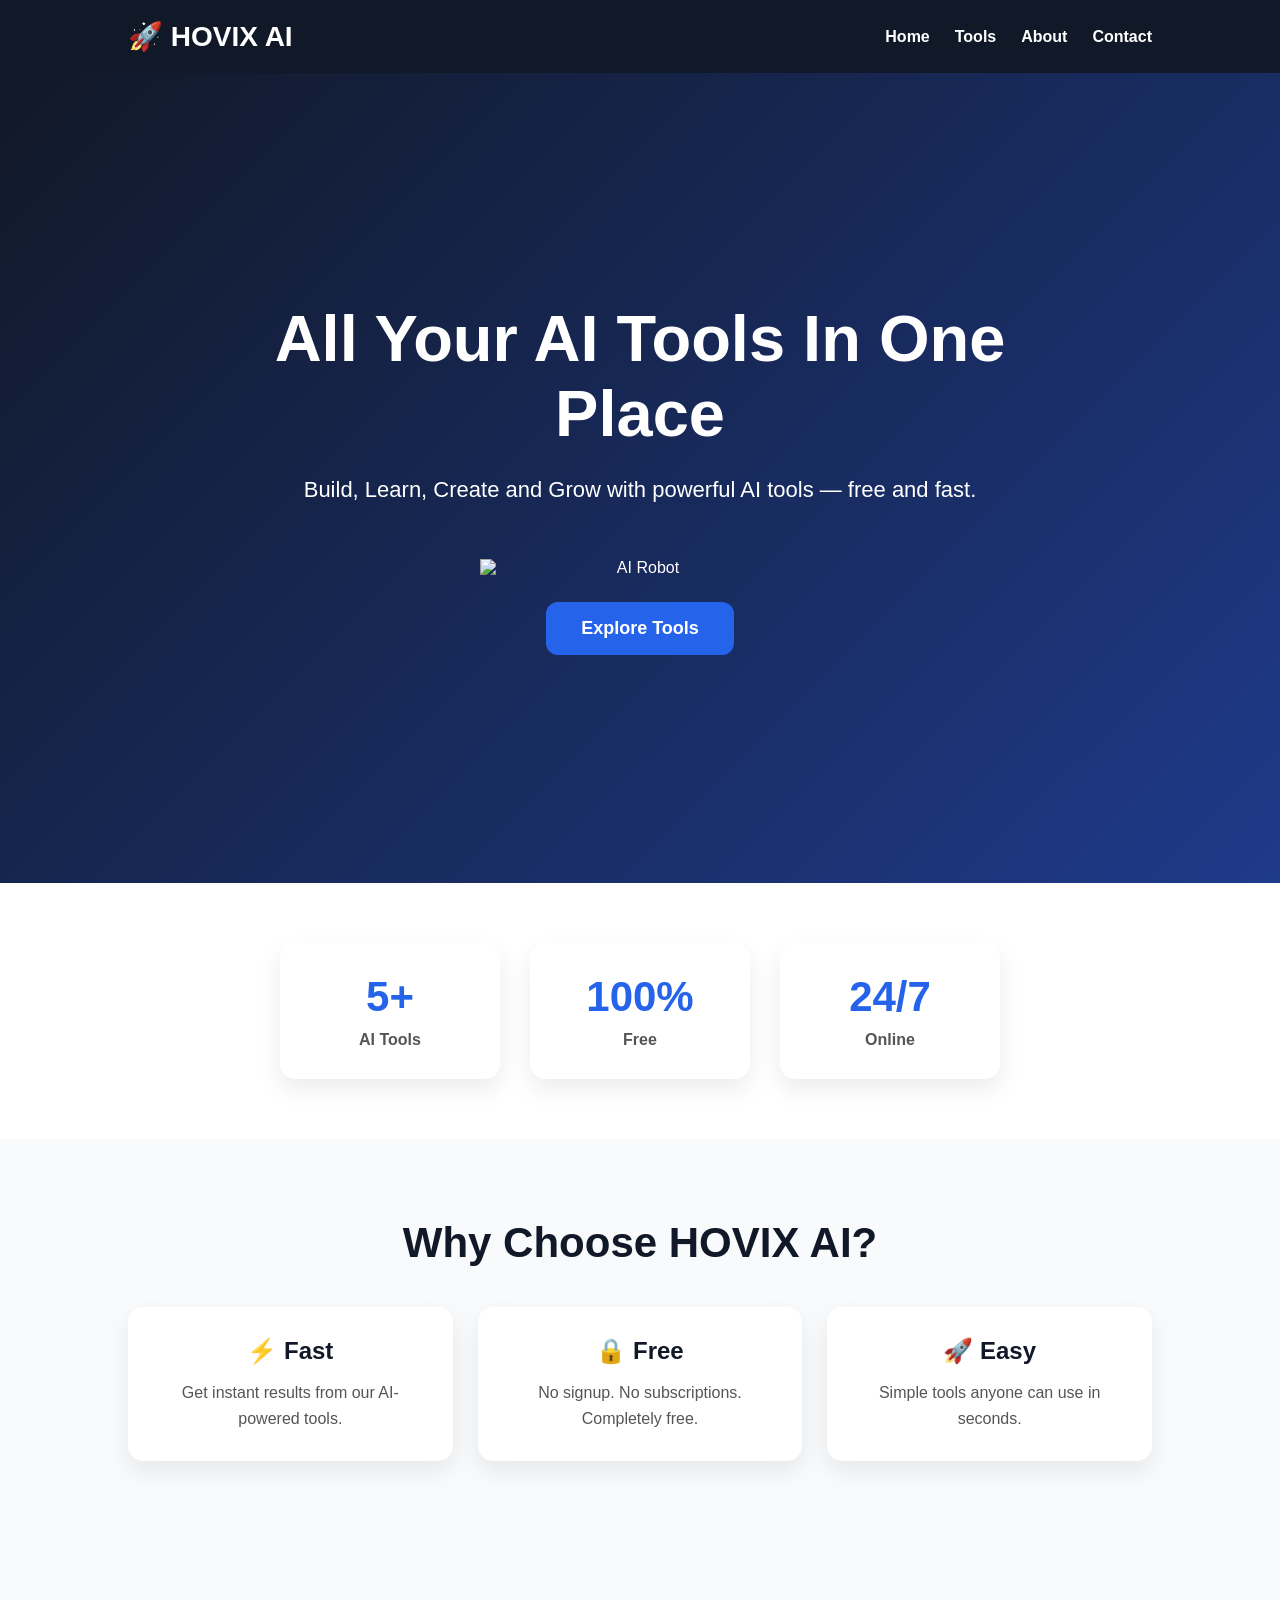
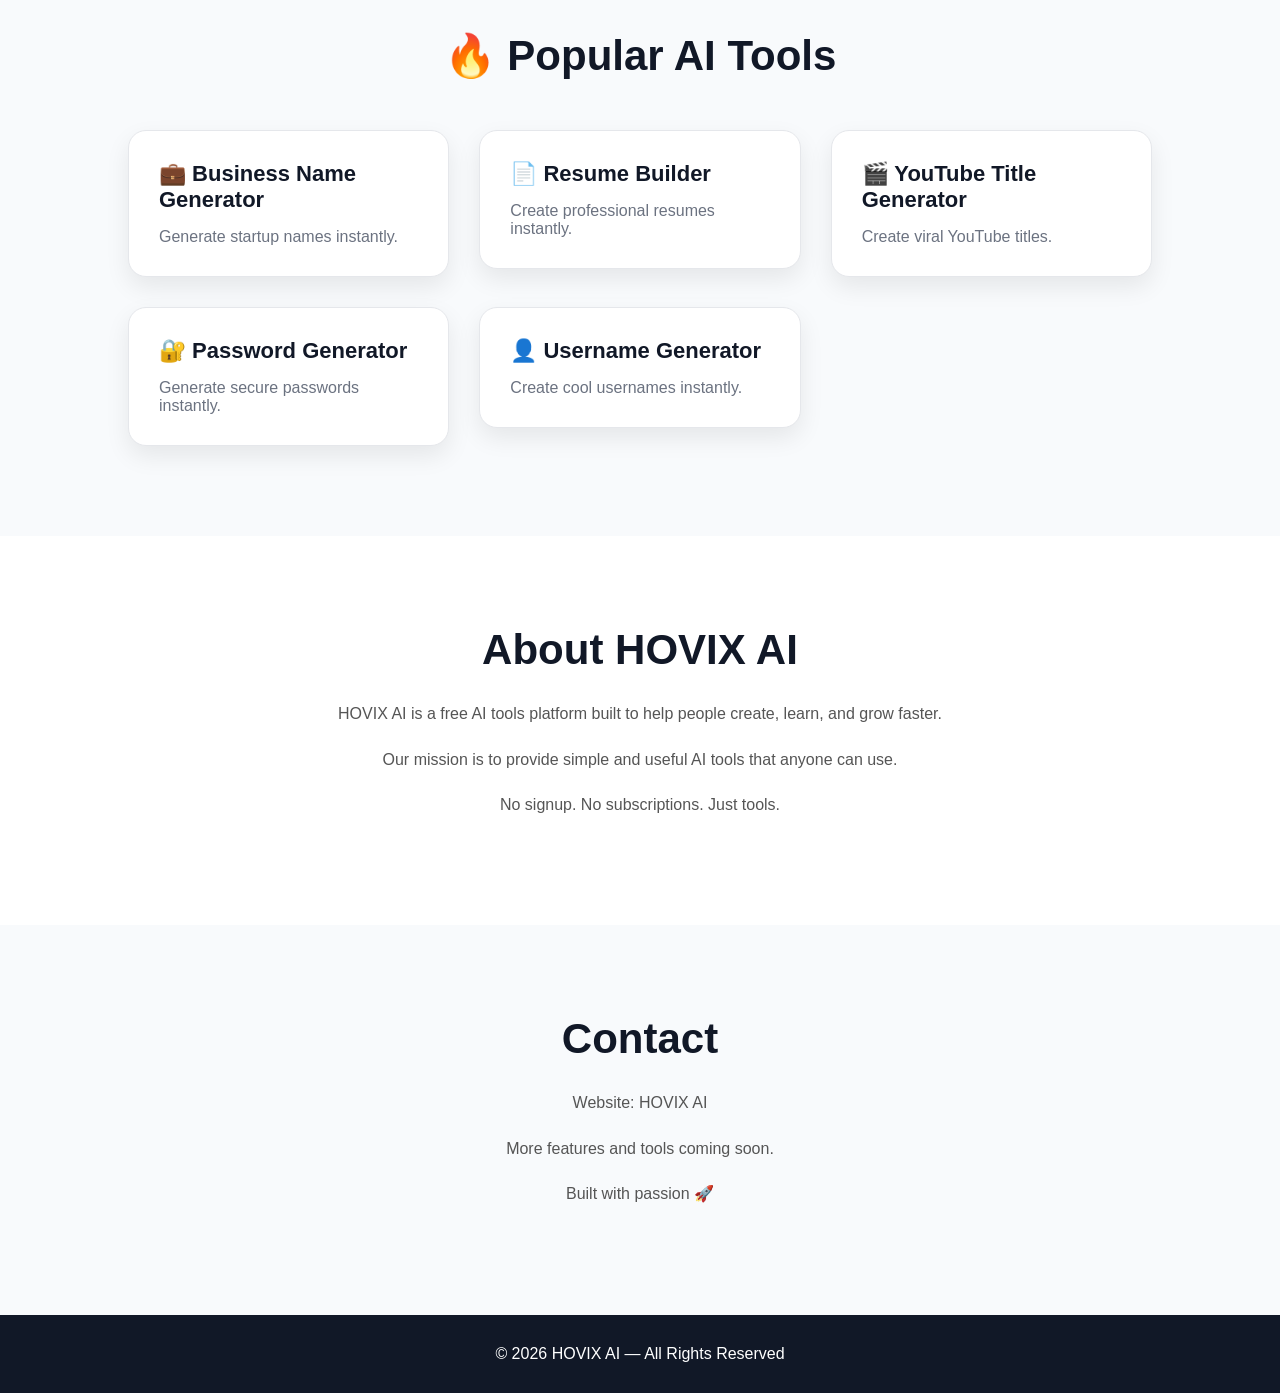
==== commit 0fb82747: "Add files via upload" ====
--- a/index.html
+++ b/index.html
@@ -21,12 +21,10 @@
 </div>
 
 <ul>
-
 <li><a href="#">Home</a></li>
 <li><a href="#tools">Tools</a></li>
 <li><a href="#about">About</a></li>
 <li><a href="#contact">Contact</a></li>
-
 </ul>
 
 </nav>
@@ -41,6 +39,8 @@
 Build, Learn, Create and Grow with powerful AI tools — free and fast.
 </p>
 
+<img src="ai-robot.png" alt="AI Robot" class="hero-image">
+
 <a href="#tools">
 <button class="hero-btn">
 Explore Tools
@@ -48,8 +48,6 @@
 </a>
 
 </section>
-
-<!-- STATS -->
 
 <section class="stats">
 
@@ -69,8 +67,6 @@
 </div>
 
 </section>
-
-<!-- FEATURES -->
 
 <section class="features">
 
@@ -98,8 +94,6 @@
 </div>
 
 </section>
-
-<!-- TOOLS -->
 
 <section id="tools" class="tools">
 
@@ -148,8 +142,6 @@
 
 </section>
 
-<!-- ABOUT -->
-
 <section id="about" class="about">
 
 <h2>
@@ -169,21 +161,7 @@
 No signup. No subscriptions. Just tools.
 </p>
 
-<h3>
-Current Tools
-</h3>
-
-<ul>
-<li>💼 Business Name Generator</li>
-<li>📄 Resume Builder</li>
-<li>🎬 YouTube Title Generator</li>
-<li>🔐 Password Generator</li>
-<li>👤 Username Generator</li>
-</ul>
-
 </section>
-
-<!-- CONTACT -->
 
 <section id="contact" class="about">
 
--- a/style.css
+++ b/style.css
@@ -57,7 +57,7 @@
     );
 
     color:white;
-    min-height:85vh;
+    min-height:90vh;
 
     display:flex;
     flex-direction:column;
@@ -77,8 +77,33 @@
 .hero p{
     font-size:22px;
     max-width:750px;
-    margin-bottom:35px;
+    margin-bottom:25px;
     line-height:1.7;
+}
+
+/* AI IMAGE */
+
+.hero-image{
+    width:320px;
+    max-width:80%;
+    margin:25px 0;
+    animation:float 4s ease-in-out infinite;
+}
+
+@keyframes float{
+
+    0%{
+        transform:translateY(0px);
+    }
+
+    50%{
+        transform:translateY(-15px);
+    }
+
+    100%{
+        transform:translateY(0px);
+    }
+
 }
 
 .hero-btn{
@@ -166,8 +191,8 @@
 }
 
 .feature-box h3{
+    font-size:24px;
     margin-bottom:15px;
-    font-size:24px;
 }
 
 .feature-box p{
@@ -201,9 +226,9 @@
     background:white;
     padding:30px;
     border-radius:18px;
+    border:1px solid #e5e7eb;
     box-shadow:0 10px 25px rgba(0,0,0,0.08);
     transition:0.3s;
-    border:1px solid #e5e7eb;
 }
 
 .card:hover{
@@ -218,7 +243,6 @@
 
 .card p{
     color:#6b7280;
-    line-height:1.6;
 }
 
 /* ABOUT */
@@ -263,23 +287,13 @@
     text-align:center;
 }
 
-.container h1{
-    margin-bottom:15px;
-}
-
-.container p{
-    margin-bottom:25px;
-    color:#555;
-}
-
 .container input,
 .container textarea{
     width:100%;
     padding:15px;
+    margin-bottom:15px;
     border:1px solid #d1d5db;
     border-radius:10px;
-    margin-bottom:15px;
-    font-size:16px;
 }
 
 .container button{
@@ -289,9 +303,7 @@
     padding:14px 28px;
     border-radius:10px;
     cursor:pointer;
-    font-size:16px;
-    font-weight:bold;
-    transition:0.3s;
+    font-weight:bold;
 }
 
 .container button:hover{
@@ -299,11 +311,10 @@
 }
 
 #result{
-    margin-top:25px;
+    margin-top:20px;
     padding:20px;
     background:#f3f4f6;
-    border-radius:12px;
-    word-wrap:break-word;
+    border-radius:10px;
 }
 
 /* CONTACT */
@@ -349,4 +360,8 @@
     max-width:300px;
 }
 
+.hero-image{
+    width:220px;
+}
+
 }
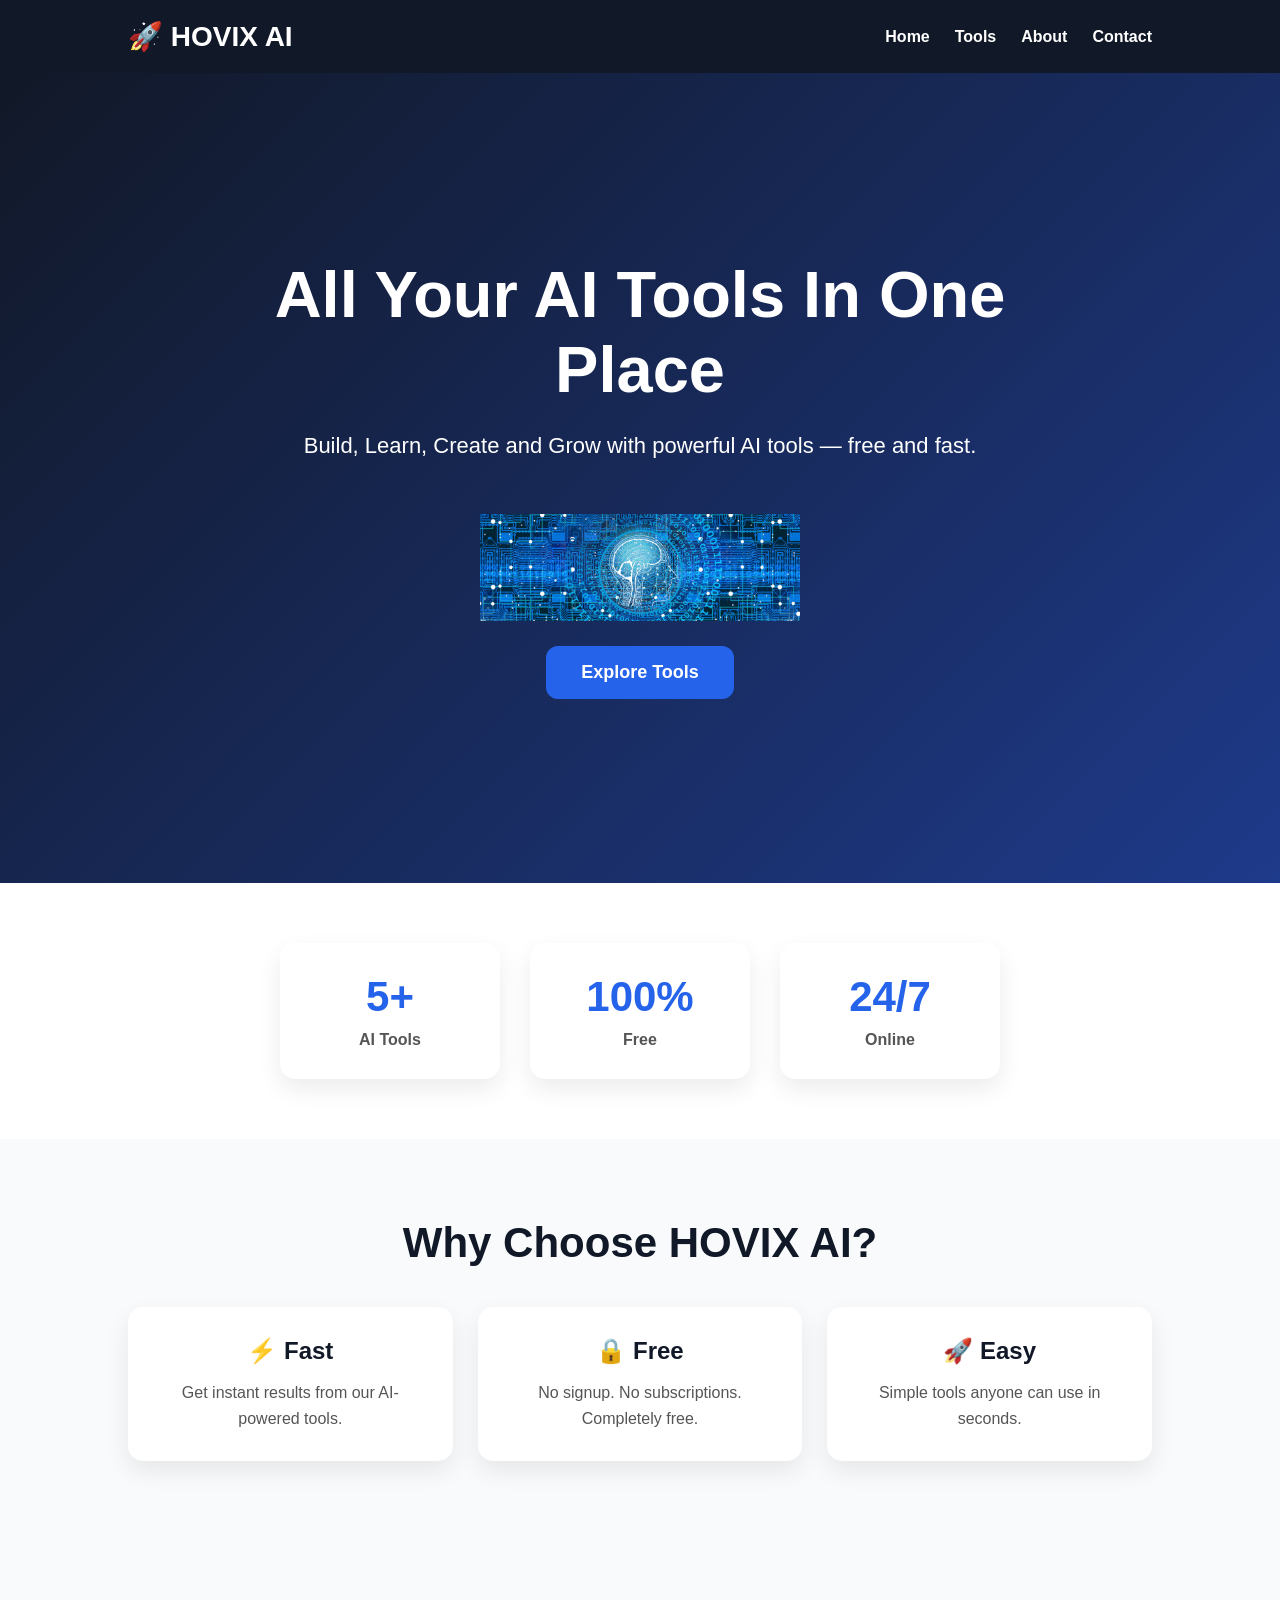
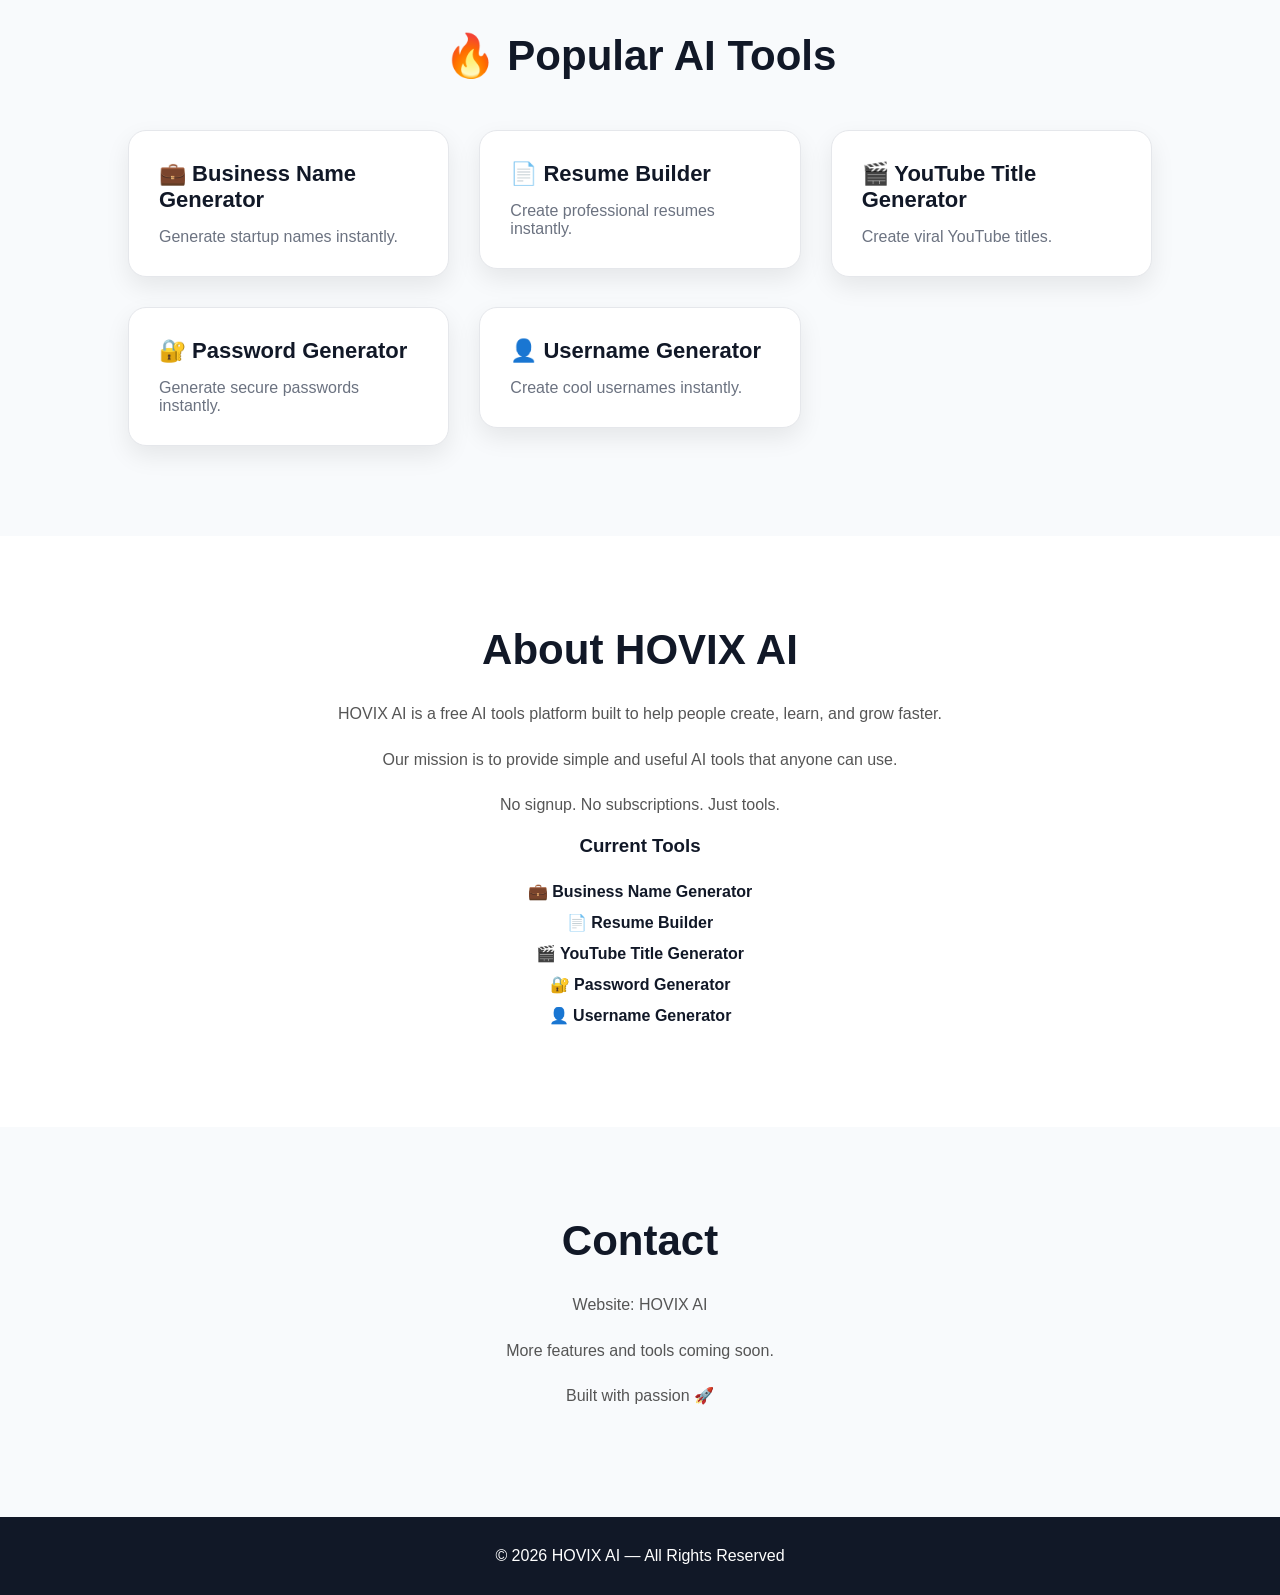
==== commit 496df5f5: "Add files via upload" ====
--- a/index.html
+++ b/index.html
@@ -39,7 +39,7 @@
 Build, Learn, Create and Grow with powerful AI tools — free and fast.
 </p>
 
-<img src="ai-robot.png" alt="AI Robot" class="hero-image">
+<img src="ai-robot.jpg" alt="AI Robot" class="hero-image">
 
 <a href="#tools">
 <button class="hero-btn">
@@ -161,6 +161,18 @@
 No signup. No subscriptions. Just tools.
 </p>
 
+<h3>
+Current Tools
+</h3>
+
+<ul>
+<li>💼 Business Name Generator</li>
+<li>📄 Resume Builder</li>
+<li>🎬 YouTube Title Generator</li>
+<li>🔐 Password Generator</li>
+<li>👤 Username Generator</li>
+</ul>
+
 </section>
 
 <section id="contact" class="about">
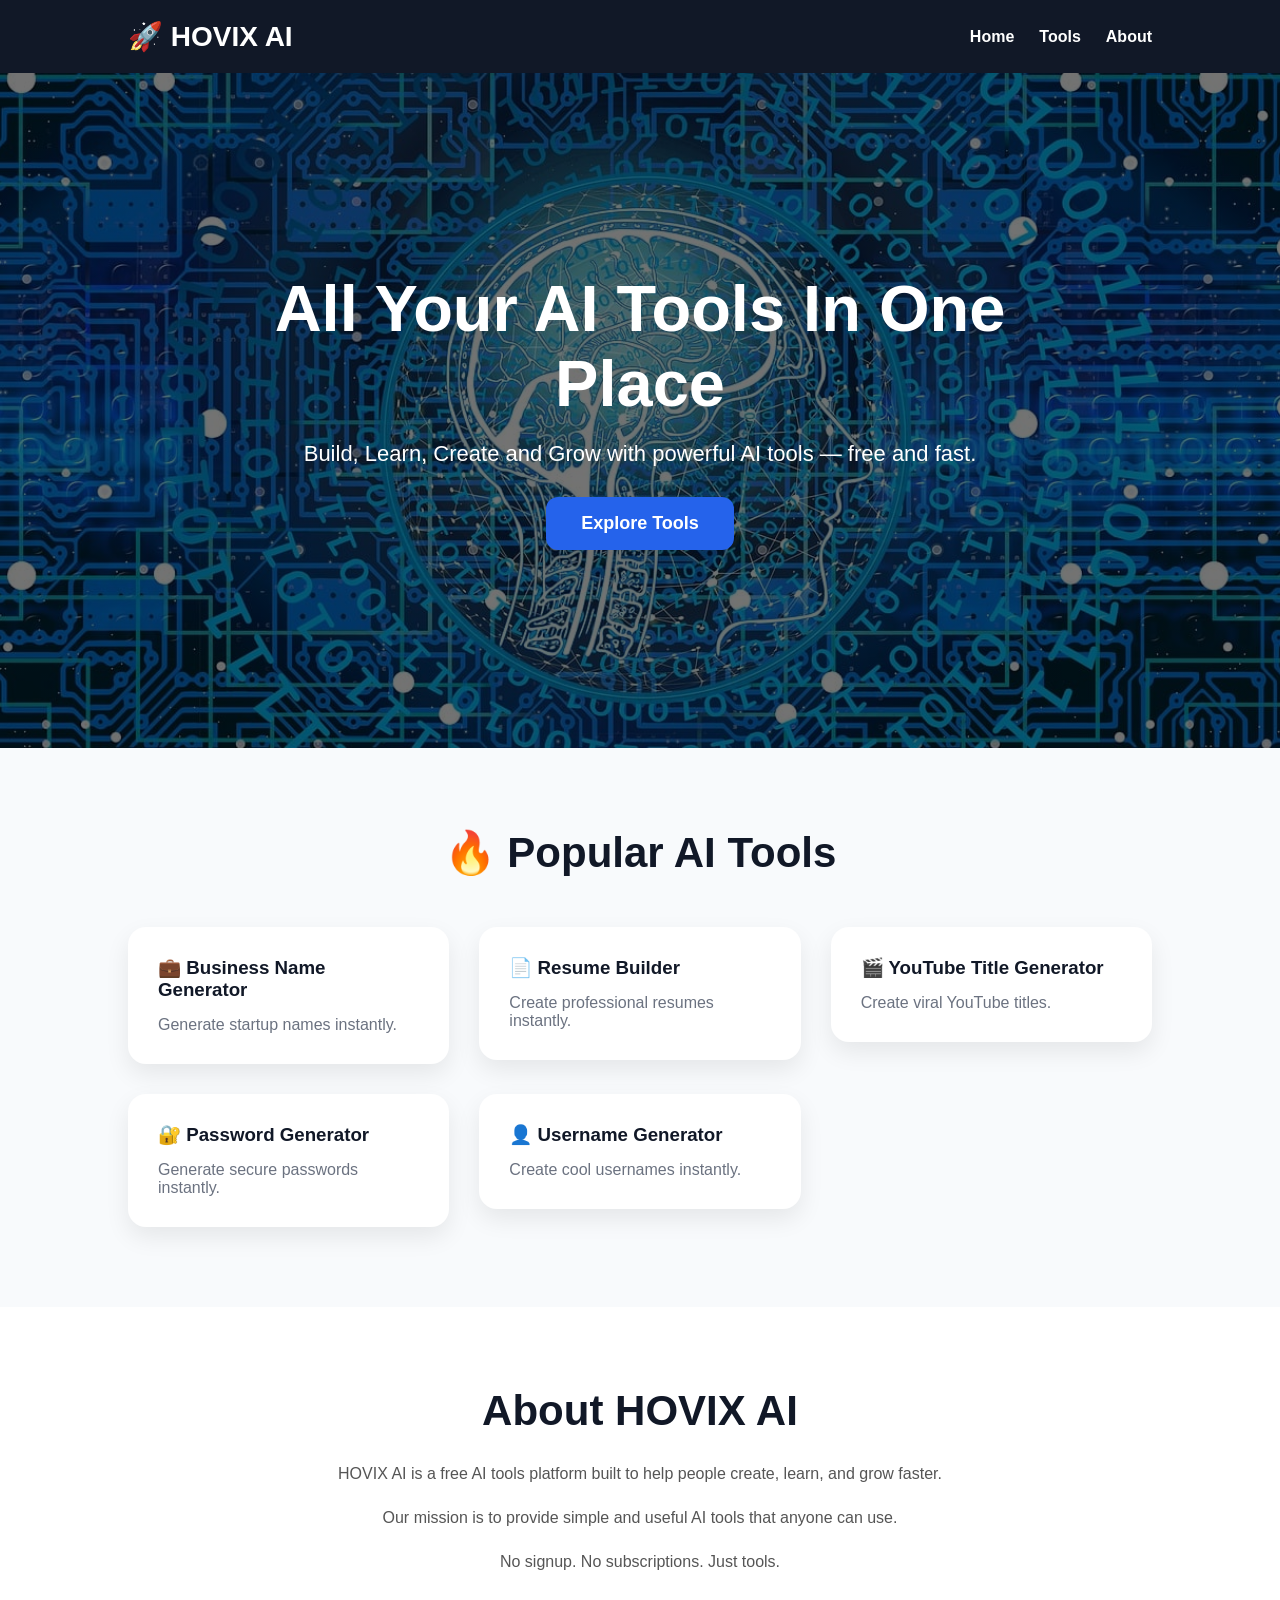
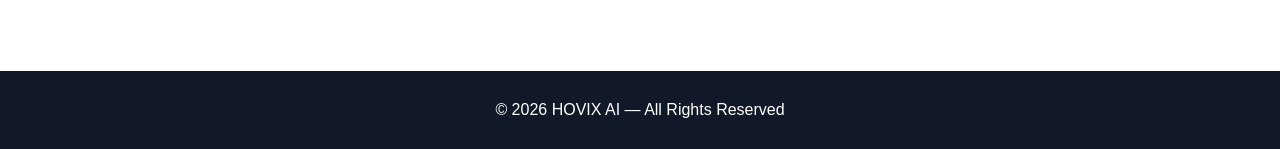
==== commit 00e80347: "Add files via upload" ====
--- a/index.html
+++ b/index.html
@@ -24,7 +24,6 @@
 <li><a href="#">Home</a></li>
 <li><a href="#tools">Tools</a></li>
 <li><a href="#about">About</a></li>
-<li><a href="#contact">Contact</a></li>
 </ul>
 
 </nav>
@@ -39,59 +38,11 @@
 Build, Learn, Create and Grow with powerful AI tools — free and fast.
 </p>
 
-<img src="ai-robot.jpg" alt="AI Robot" class="hero-image">
-
 <a href="#tools">
 <button class="hero-btn">
 Explore Tools
 </button>
 </a>
-
-</section>
-
-<section class="stats">
-
-<div class="stat-box">
-<h2>5+</h2>
-<p>AI Tools</p>
-</div>
-
-<div class="stat-box">
-<h2>100%</h2>
-<p>Free</p>
-</div>
-
-<div class="stat-box">
-<h2>24/7</h2>
-<p>Online</p>
-</div>
-
-</section>
-
-<section class="features">
-
-<h2>
-Why Choose HOVIX AI?
-</h2>
-
-<div class="feature-grid">
-
-<div class="feature-box">
-<h3>⚡ Fast</h3>
-<p>Get instant results from our AI-powered tools.</p>
-</div>
-
-<div class="feature-box">
-<h3>🔒 Free</h3>
-<p>No signup. No subscriptions. Completely free.</p>
-</div>
-
-<div class="feature-box">
-<h3>🚀 Easy</h3>
-<p>Simple tools anyone can use in seconds.</p>
-</div>
-
-</div>
 
 </section>
 
@@ -161,38 +112,6 @@
 No signup. No subscriptions. Just tools.
 </p>
 
-<h3>
-Current Tools
-</h3>
-
-<ul>
-<li>💼 Business Name Generator</li>
-<li>📄 Resume Builder</li>
-<li>🎬 YouTube Title Generator</li>
-<li>🔐 Password Generator</li>
-<li>👤 Username Generator</li>
-</ul>
-
-</section>
-
-<section id="contact" class="about">
-
-<h2>
-Contact
-</h2>
-
-<p>
-Website: HOVIX AI
-</p>
-
-<p>
-More features and tools coming soon.
-</p>
-
-<p>
-Built with passion 🚀
-</p>
-
 </section>
 
 <footer>
--- a/style.css
+++ b/style.css
@@ -40,7 +40,6 @@
     color:white;
     text-decoration:none;
     font-weight:bold;
-    transition:0.3s;
 }
 
 nav a:hover{
@@ -50,14 +49,19 @@
 /* HERO */
 
 .hero{
-    background:linear-gradient(
-    135deg,
-    #111827,
-    #1e3a8a
-    );
 
-    color:white;
-    min-height:90vh;
+    background:
+    linear-gradient(
+    rgba(0,0,0,0.55),
+    rgba(0,0,0,0.55)
+    ),
+    url("ai-robot.jpg");
+
+    background-size:cover;
+    background-position:center;
+    background-repeat:no-repeat;
+
+    min-height:75vh;
 
     display:flex;
     flex-direction:column;
@@ -65,6 +69,9 @@
     align-items:center;
 
     text-align:center;
+
+    color:white;
+
     padding:20px;
 }
 
@@ -76,34 +83,8 @@
 
 .hero p{
     font-size:22px;
-    max-width:750px;
-    margin-bottom:25px;
-    line-height:1.7;
-}
-
-/* AI IMAGE */
-
-.hero-image{
-    width:320px;
-    max-width:80%;
-    margin:25px 0;
-    animation:float 4s ease-in-out infinite;
-}
-
-@keyframes float{
-
-    0%{
-        transform:translateY(0px);
-    }
-
-    50%{
-        transform:translateY(-15px);
-    }
-
-    100%{
-        transform:translateY(0px);
-    }
-
+    max-width:700px;
+    margin-bottom:30px;
 }
 
 .hero-btn{
@@ -115,101 +96,22 @@
     cursor:pointer;
     font-size:18px;
     font-weight:bold;
-    transition:0.3s;
 }
 
 .hero-btn:hover{
     background:#1d4ed8;
-    transform:translateY(-4px);
-}
-
-/* STATS */
-
-.stats{
-    display:flex;
-    justify-content:center;
-    gap:30px;
-    padding:60px 10%;
-    background:white;
-    flex-wrap:wrap;
-}
-
-.stat-box{
-    background:white;
-    padding:30px;
-    width:220px;
-    text-align:center;
-    border-radius:15px;
-    box-shadow:0 10px 25px rgba(0,0,0,0.08);
-    transition:0.3s;
-}
-
-.stat-box:hover{
-    transform:translateY(-8px);
-}
-
-.stat-box h2{
-    color:#2563eb;
-    font-size:42px;
-    margin-bottom:10px;
-}
-
-.stat-box p{
-    color:#555;
-    font-weight:bold;
-}
-
-/* FEATURES */
-
-.features{
-    padding:80px 10%;
-    background:#f8fafc;
-    text-align:center;
-}
-
-.features h2{
-    font-size:42px;
-    margin-bottom:40px;
-}
-
-.feature-grid{
-    display:grid;
-    grid-template-columns:repeat(auto-fit,minmax(250px,1fr));
-    gap:25px;
-}
-
-.feature-box{
-    background:white;
-    padding:30px;
-    border-radius:15px;
-    box-shadow:0 10px 25px rgba(0,0,0,0.08);
-    transition:0.3s;
-}
-
-.feature-box:hover{
-    transform:translateY(-8px);
-}
-
-.feature-box h3{
-    font-size:24px;
-    margin-bottom:15px;
-}
-
-.feature-box p{
-    color:#555;
-    line-height:1.6;
 }
 
 /* TOOLS */
 
 .tools{
-    padding:90px 10%;
+    padding:80px 10%;
 }
 
 .tools h2{
     text-align:center;
+    margin-bottom:50px;
     font-size:42px;
-    margin-bottom:50px;
 }
 
 .tool-grid{
@@ -226,7 +128,6 @@
     background:white;
     padding:30px;
     border-radius:18px;
-    border:1px solid #e5e7eb;
     box-shadow:0 10px 25px rgba(0,0,0,0.08);
     transition:0.3s;
 }
@@ -238,7 +139,6 @@
 .card h3{
     color:#111827;
     margin-bottom:15px;
-    font-size:22px;
 }
 
 .card p{
@@ -249,7 +149,7 @@
 
 .about{
     background:white;
-    padding:90px 10%;
+    padding:80px 10%;
     text-align:center;
 }
 
@@ -261,66 +161,8 @@
 .about p{
     max-width:800px;
     margin:15px auto;
-    line-height:1.9;
+    line-height:1.8;
     color:#555;
-}
-
-.about ul{
-    list-style:none;
-    margin-top:25px;
-}
-
-.about li{
-    margin:12px 0;
-    font-weight:bold;
-}
-
-/* TOOL PAGES */
-
-.container{
-    max-width:700px;
-    margin:80px auto;
-    background:white;
-    padding:40px;
-    border-radius:20px;
-    box-shadow:0 10px 30px rgba(0,0,0,0.1);
-    text-align:center;
-}
-
-.container input,
-.container textarea{
-    width:100%;
-    padding:15px;
-    margin-bottom:15px;
-    border:1px solid #d1d5db;
-    border-radius:10px;
-}
-
-.container button{
-    background:#2563eb;
-    color:white;
-    border:none;
-    padding:14px 28px;
-    border-radius:10px;
-    cursor:pointer;
-    font-weight:bold;
-}
-
-.container button:hover{
-    background:#1d4ed8;
-}
-
-#result{
-    margin-top:20px;
-    padding:20px;
-    background:#f3f4f6;
-    border-radius:10px;
-}
-
-/* CONTACT */
-
-#contact{
-    background:#f8fafc;
 }
 
 /* FOOTER */
@@ -336,6 +178,11 @@
 
 @media(max-width:768px){
 
+nav{
+    flex-direction:column;
+    gap:15px;
+}
+
 .hero h1{
     font-size:40px;
 }
@@ -344,24 +191,9 @@
     font-size:18px;
 }
 
-nav{
-    flex-direction:column;
-    gap:15px;
-}
-
 .tools h2,
-.about h2,
-.features h2{
+.about h2{
     font-size:32px;
 }
 
-.stat-box{
-    width:100%;
-    max-width:300px;
-}
-
-.hero-image{
-    width:220px;
-}
-
 }
